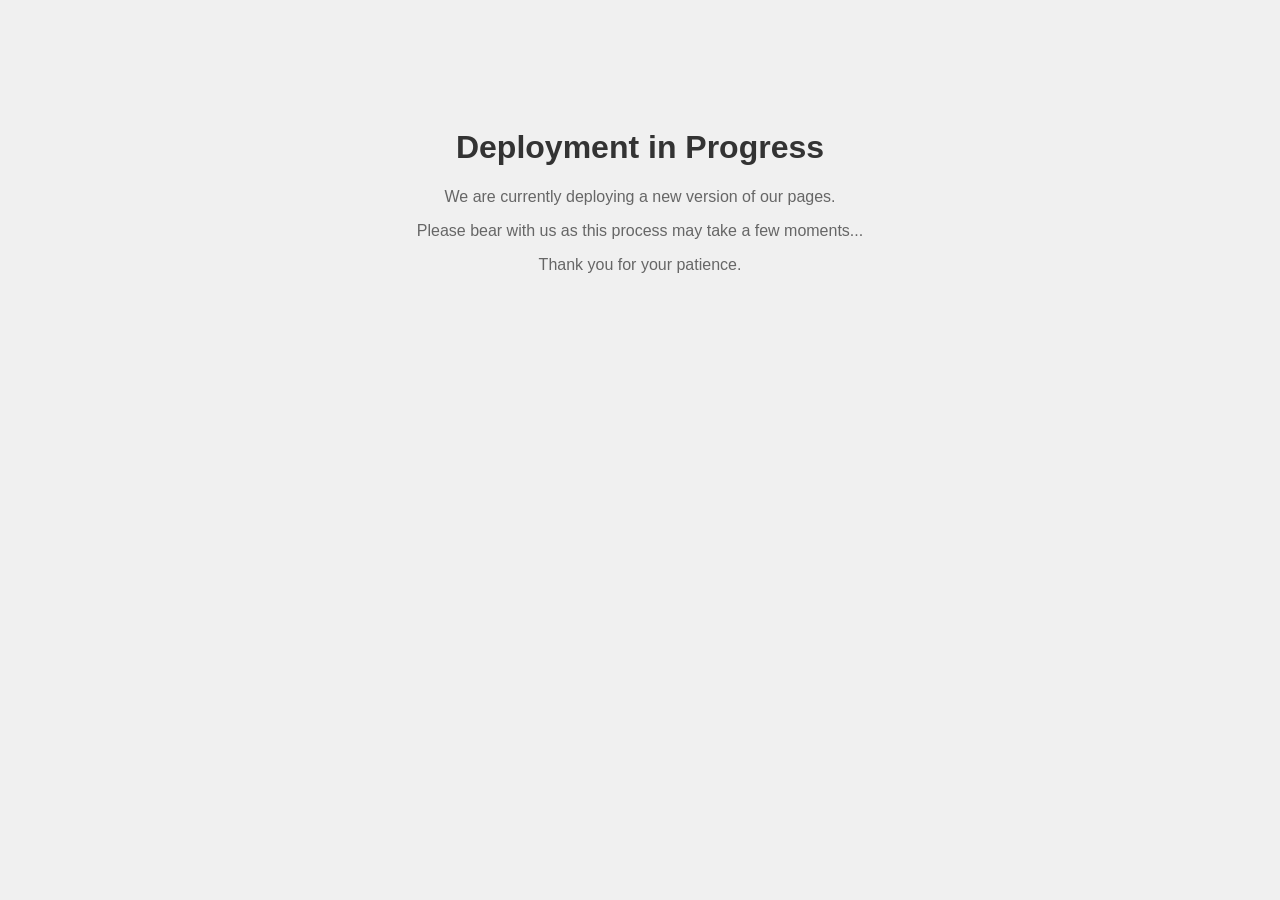
==== index.html @ 86c55334 "Pages deployed on - Wed Oct  2 10:09:19 UTC 2024" ====
<!DOCTYPE html>
<html lang="en">
<head>
    <meta charset="UTF-8">
    <meta name="viewport" content="width=device-width, initial-scale=1.0">
    <title>Deployment in Progress</title>
    <style>
        body {
            font-family: Arial, sans-serif;
            text-align: center;
            padding-top: 100px;
            background-color: #f0f0f0;
        }
        h1 {
            color: #333;
        }
        p {
            color: #666;
        }
    </style>
</head>
<body>
    <div class="container">
        <h1>Deployment in Progress</h1>
        <p>We are currently deploying a new version of our pages.</p>
        <p>Please bear with us as this process may take a few moments...</p>
        <p>Thank you for your patience.</p>
    </div>
</body>
</html>
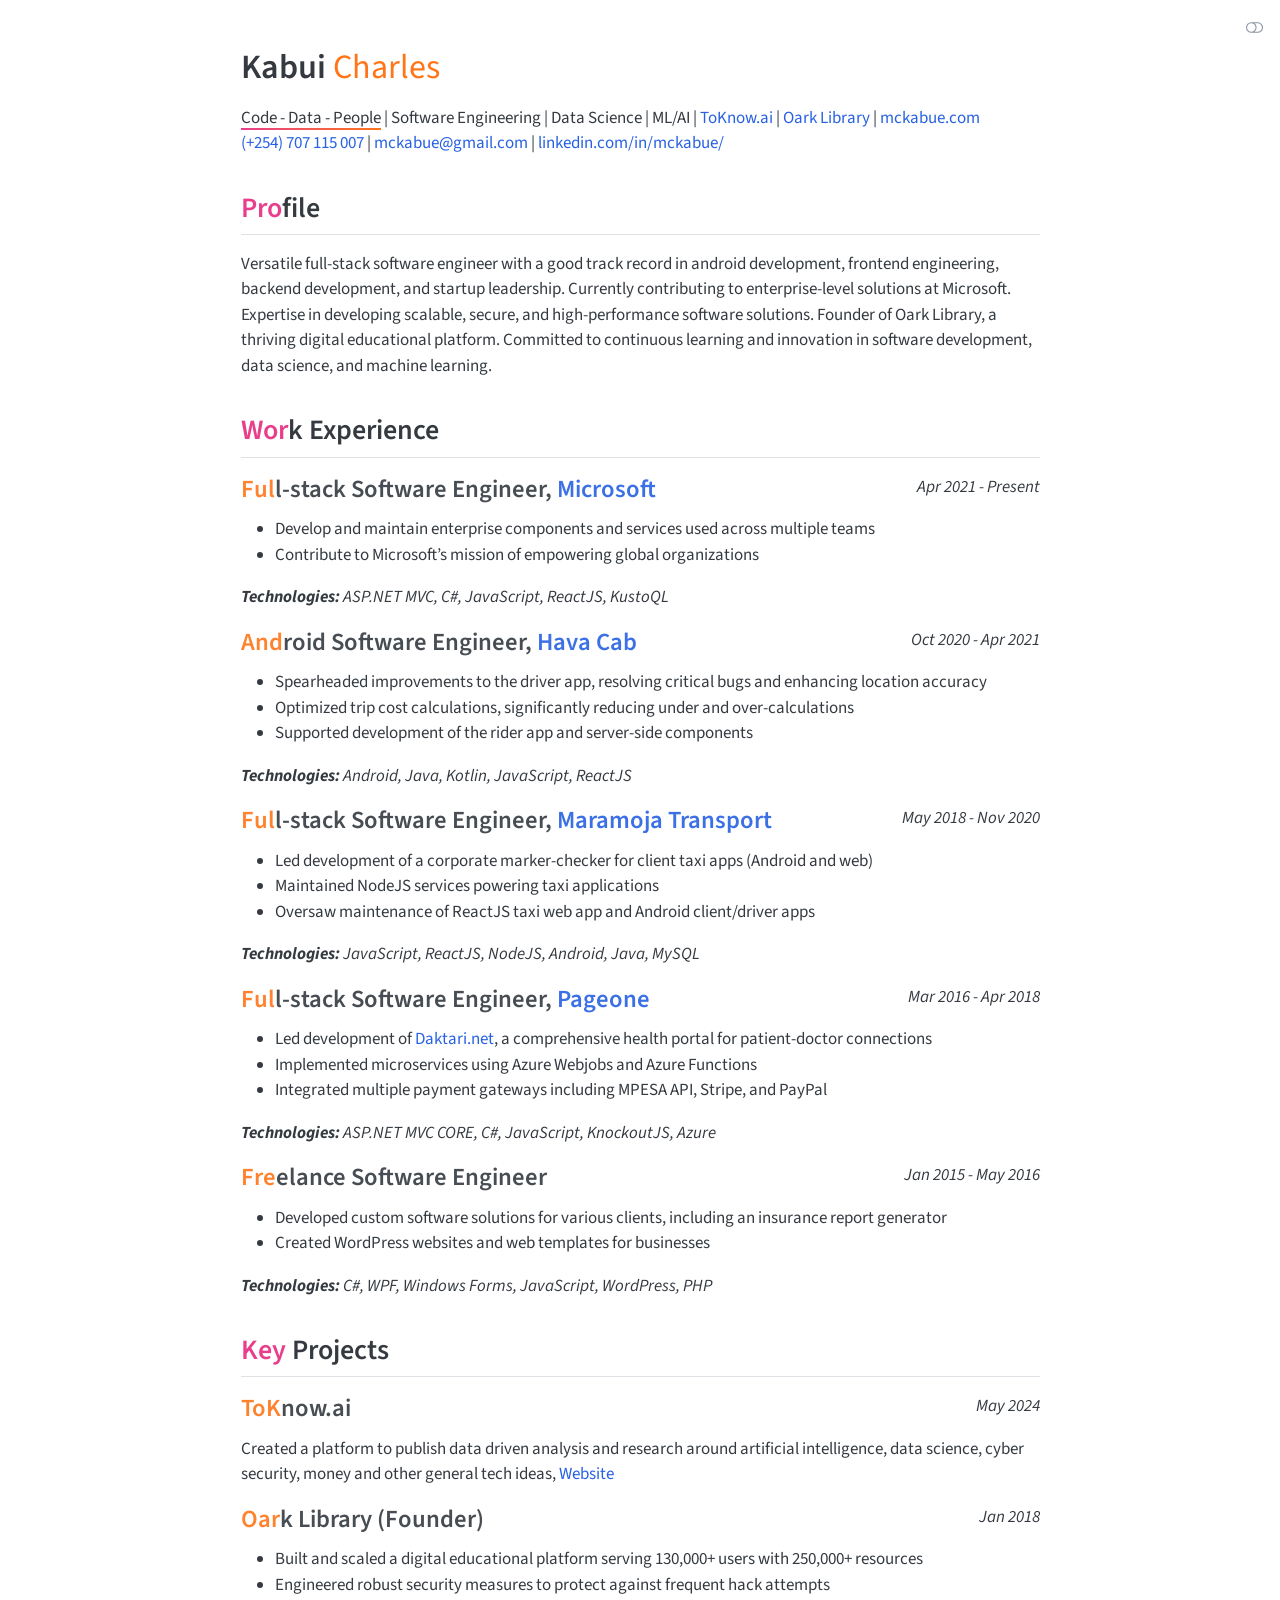
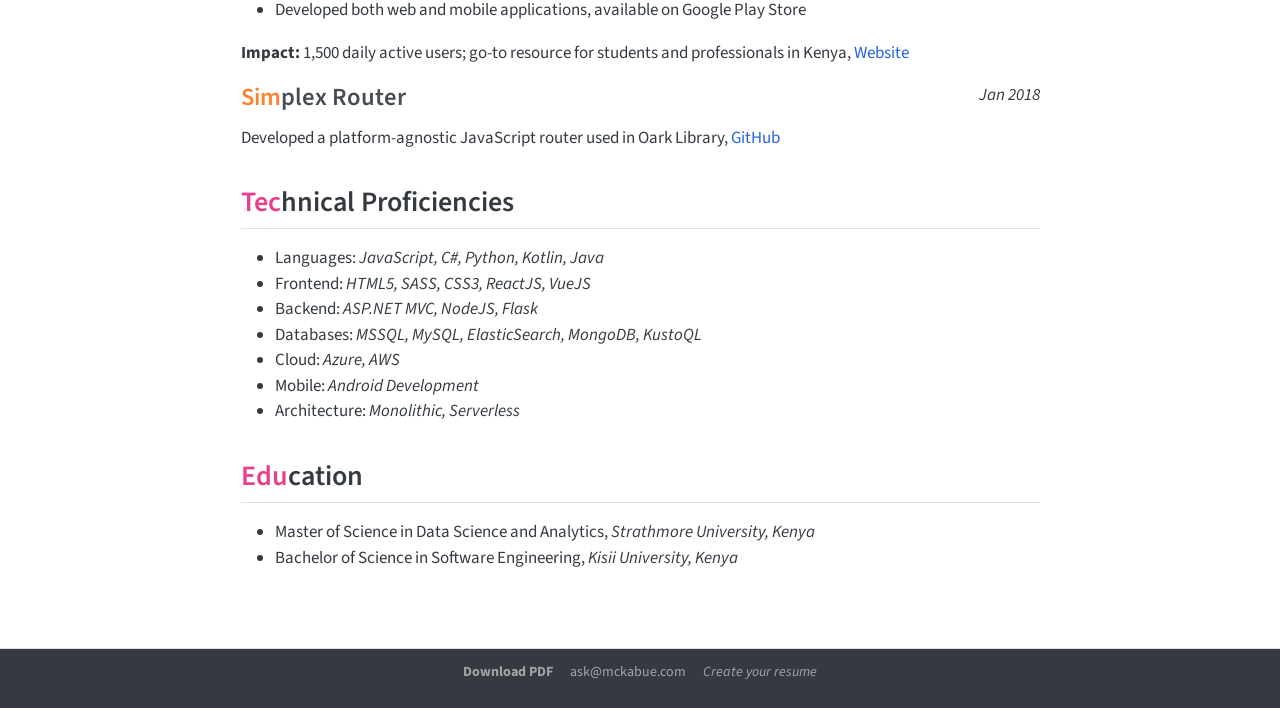
==== commit a8cc662f: "Built site for gh-pages" ====
--- a/index.html
+++ b/index.html
@@ -1,30 +1,810 @@
 <!DOCTYPE html>
-<html lang="en">
-<head>
-    <meta charset="UTF-8">
-    <meta name="viewport" content="width=device-width, initial-scale=1.0">
-    <title>Deployment in Progress</title>
-    <style>
-        body {
-            font-family: Arial, sans-serif;
-            text-align: center;
-            padding-top: 100px;
-            background-color: #f0f0f0;
-        }
-        h1 {
-            color: #333;
-        }
-        p {
-            color: #666;
-        }
-    </style>
+<html xmlns="http://www.w3.org/1999/xhtml" lang="en" xml:lang="en"><head>
+
+<meta charset="utf-8">
+<meta name="generator" content="quarto-1.5.57">
+
+<meta name="viewport" content="width=device-width, initial-scale=1.0, user-scalable=yes">
+
+
+<title>Code - Data - People | Kabui Charles</title>
+<style>
+code{white-space: pre-wrap;}
+span.smallcaps{font-variant: small-caps;}
+div.columns{display: flex; gap: min(4vw, 1.5em);}
+div.column{flex: auto; overflow-x: auto;}
+div.hanging-indent{margin-left: 1.5em; text-indent: -1.5em;}
+ul.task-list{list-style: none;}
+ul.task-list li input[type="checkbox"] {
+  width: 0.8em;
+  margin: 0 0.8em 0.2em -1em; /* quarto-specific, see https://github.com/quarto-dev/quarto-cli/issues/4556 */ 
+  vertical-align: middle;
+}
+</style>
+
+
+<script src="site_libs/quarto-nav/quarto-nav.js"></script>
+<script src="site_libs/clipboard/clipboard.min.js"></script>
+<script src="site_libs/quarto-search/autocomplete.umd.js"></script>
+<script src="site_libs/quarto-search/fuse.min.js"></script>
+<script src="site_libs/quarto-search/quarto-search.js"></script>
+<meta name="quarto:offset" content="./">
+<link href="./cycle.jpg" rel="icon" type="image/jpeg">
+<script src="site_libs/quarto-html/quarto.js"></script>
+<script src="site_libs/quarto-html/popper.min.js"></script>
+<script src="site_libs/quarto-html/tippy.umd.min.js"></script>
+<script src="site_libs/quarto-html/anchor.min.js"></script>
+<link href="site_libs/quarto-html/tippy.css" rel="stylesheet">
+<link href="site_libs/quarto-html/quarto-syntax-highlighting.css" rel="stylesheet" class="quarto-color-scheme" id="quarto-text-highlighting-styles">
+<link href="site_libs/quarto-html/quarto-syntax-highlighting-dark.css" rel="prefetch" class="quarto-color-scheme quarto-color-alternate" id="quarto-text-highlighting-styles">
+<script src="site_libs/bootstrap/bootstrap.min.js"></script>
+<link href="site_libs/bootstrap/bootstrap-icons.css" rel="stylesheet">
+<link href="site_libs/bootstrap/bootstrap.min.css" rel="stylesheet" class="quarto-color-scheme" id="quarto-bootstrap" data-mode="light">
+<link href="site_libs/bootstrap/bootstrap-dark.min.css" rel="prefetch" class="quarto-color-scheme quarto-color-alternate" id="quarto-bootstrap" data-mode="dark">
+<script id="quarto-search-options" type="application/json">{
+  "location": "sidebar",
+  "copy-button": false,
+  "collapse-after": 3,
+  "panel-placement": "start",
+  "type": "textbox",
+  "limit": 50,
+  "keyboard-shortcut": [
+    "f",
+    "/",
+    "s"
+  ],
+  "show-item-context": false,
+  "language": {
+    "search-no-results-text": "No results",
+    "search-matching-documents-text": "matching documents",
+    "search-copy-link-title": "Copy link to search",
+    "search-hide-matches-text": "Hide additional matches",
+    "search-more-match-text": "more match in this document",
+    "search-more-matches-text": "more matches in this document",
+    "search-clear-button-title": "Clear",
+    "search-text-placeholder": "",
+    "search-detached-cancel-button-title": "Cancel",
+    "search-submit-button-title": "Submit",
+    "search-label": "Search"
+  }
+}</script>
+<script async="" src="https://www.googletagmanager.com/gtag/js?id=G-YPZH7GF1Z6"></script>
+
+<script type="text/javascript">
+
+window.dataLayer = window.dataLayer || [];
+function gtag(){dataLayer.push(arguments);}
+gtag('js', new Date());
+gtag('config', 'G-YPZH7GF1Z6', { 'anonymize_ip': true});
+</script>
+<meta name="keywords" content="ask@mckabue.com, resume.mckabue.com, Quarto Resume">
+
+
+<link rel="stylesheet" href="styles.css">
+<link rel="canonical" href="https://ToKnow-ai.github.io/quarto-resume-template/index.html">
 </head>
-<body>
-    <div class="container">
-        <h1>Deployment in Progress</h1>
-        <p>We are currently deploying a new version of our pages.</p>
-        <p>Please bear with us as this process may take a few moments...</p>
-        <p>Thank you for your patience.</p>
+
+<body class="fullcontent">
+
+<div id="quarto-search-results"></div>
+<!-- content -->
+<div id="quarto-content" class="quarto-container page-columns page-rows-contents page-layout-article">
+<!-- sidebar -->
+<!-- margin-sidebar -->
+    
+<!-- main -->
+<main class="content" id="quarto-document-content">
+
+
+
+
+<section id="kabui-charles" class="level1">
+<h1>Kabui <span class="lighter-title char-warning">Charles</span></h1>
+<p><span class="gradient-underline"><u>Code - Data - People</u></span> | Software Engineering | Data Science | ML/AI | <a href="https://toknow.ai/">ToKnow.ai</a> | <a href="https://oarklibrary.com/">Oark Library</a> | <a href="https://mckabue.com/">mckabue.com</a><br>
+<a href="tel:+254707115007">(+254) 707 115 007</a> | <a href="mailto:mckabue@gmail.com">mckabue@gmail.com</a> | <a href="https://www.linkedin.com/in/mckabue/">linkedin.com/in/mckabue/</a></p>
+<section id="profile" class="level2">
+<h2 class="anchored" data-anchor-id="profile"><span class="char-color">Pro</span>file</h2>
+<p>Versatile full-stack software engineer with a good track record in android development, frontend engineering, backend development, and startup leadership. Currently contributing to enterprise-level solutions at Microsoft. Expertise in developing scalable, secure, and high-performance software solutions. Founder of Oark Library, a thriving digital educational platform. Committed to continuous learning and innovation in software development, data science, and machine learning.</p>
+</section>
+<section id="work-experience" class="level2">
+<h2 class="anchored" data-anchor-id="work-experience"><span class="char-color">Wor</span>k Experience</h2>
+<section id="full-stack-software-engineer-microsoft" class="level3 d-flex justify-content-between flex-wrap">
+<h3 class="anchored" data-anchor-id="full-stack-software-engineer-microsoft"><span class="char-color">Ful</span>l-stack Software Engineer, <a href="https://www.linkedin.com/company/microsoft/">Microsoft</a></h3>
+<p><em>Apr 2021 - Present</em></p>
+</section>
+<ul>
+<li>Develop and maintain enterprise components and services used across multiple teams</li>
+<li>Contribute to Microsoft’s mission of empowering global organizations</li>
+</ul>
+<p><em><strong>Technologies:</strong> ASP.NET MVC, C#, JavaScript, ReactJS, KustoQL</em></p>
+<section id="android-software-engineer-hava-cab" class="level3 d-flex justify-content-between flex-wrap">
+<h3 class="anchored" data-anchor-id="android-software-engineer-hava-cab"><span class="char-color">And</span>roid Software Engineer, <a href="https://www.linkedin.com/company/hava-cab/about/">Hava Cab</a></h3>
+<p><em>Oct 2020 - Apr 2021</em></p>
+</section>
+<ul>
+<li>Spearheaded improvements to the driver app, resolving critical bugs and enhancing location accuracy</li>
+<li>Optimized trip cost calculations, significantly reducing under and over-calculations</li>
+<li>Supported development of the rider app and server-side components</li>
+</ul>
+<p><em><strong>Technologies:</strong> Android, Java, Kotlin, JavaScript, ReactJS</em></p>
+<section id="full-stack-software-engineer-maramoja-transport" class="level3 d-flex justify-content-between flex-wrap">
+<h3 class="anchored" data-anchor-id="full-stack-software-engineer-maramoja-transport"><span class="char-color">Ful</span>l-stack Software Engineer, <a href="https://www.linkedin.com/company/maramoja-transport-ltd/">Maramoja Transport</a></h3>
+<p><em>May 2018 - Nov 2020</em></p>
+</section>
+<ul>
+<li>Led development of a corporate marker-checker for client taxi apps (Android and web)</li>
+<li>Maintained NodeJS services powering taxi applications</li>
+<li>Oversaw maintenance of ReactJS taxi web app and Android client/driver apps</li>
+</ul>
+<p><em><strong>Technologies:</strong> JavaScript, ReactJS, NodeJS, Android, Java, MySQL</em></p>
+<section id="full-stack-software-engineer-pageone" class="level3 d-flex justify-content-between flex-wrap">
+<h3 class="anchored" data-anchor-id="full-stack-software-engineer-pageone"><span class="char-color">Ful</span>l-stack Software Engineer, <a href="https://www.linkedin.com/company/page-one-seo-&amp;-online-marketing-ltd-/">Pageone</a></h3>
+<p><em>Mar 2016 - Apr 2018</em></p>
+</section>
+<ul>
+<li>Led development of <a href="https://web.archive.org/web/20190123091300/https://daktari.net/">Daktari.net</a>, a comprehensive health portal for patient-doctor connections</li>
+<li>Implemented microservices using Azure Webjobs and Azure Functions</li>
+<li>Integrated multiple payment gateways including MPESA API, Stripe, and PayPal</li>
+</ul>
+<p><em><strong>Technologies:</strong> ASP.NET MVC CORE, C#, JavaScript, KnockoutJS, Azure</em></p>
+<section id="freelance-software-engineer" class="level3 d-flex justify-content-between flex-wrap">
+<h3 class="anchored" data-anchor-id="freelance-software-engineer"><span class="char-color">Fre</span>elance Software Engineer</h3>
+<p><em>Jan 2015 - May 2016</em></p>
+</section>
+<ul>
+<li>Developed custom software solutions for various clients, including an insurance report generator</li>
+<li>Created WordPress websites and web templates for businesses</li>
+</ul>
+<p><em><strong>Technologies:</strong> C#, WPF, Windows Forms, JavaScript, WordPress, PHP</em></p>
+</section>
+<section id="key-projects" class="level2">
+<h2 class="anchored" data-anchor-id="key-projects"><span class="char-color">Key</span> Projects</h2>
+<section id="toknow.ai" class="level3 d-flex justify-content-between flex-wrap">
+<h3 class="anchored" data-anchor-id="toknow.ai"><span class="char-color">ToK</span>now.ai</h3>
+<p><em>May 2024</em></p>
+</section>
+<p>Created a platform to publish data driven analysis and research around artificial intelligence, data science, cyber security, money and other general tech ideas, <a href="https://toknow.ai/">Website</a></p>
+<section id="oark-library-founder" class="level3 d-flex justify-content-between flex-wrap">
+<h3 class="anchored" data-anchor-id="oark-library-founder"><span class="char-color">Oar</span>k Library (Founder)</h3>
+<p><em>Jan 2018</em></p>
+</section>
+<ul>
+<li>Built and scaled a digital educational platform serving 130,000+ users with 250,000+ resources</li>
+<li>Engineered robust security measures to protect against frequent hack attempts</li>
+<li>Developed both web and mobile applications, available on Google Play Store</li>
+</ul>
+<p><strong>Impact:</strong> 1,500 daily active users; go-to resource for students and professionals in Kenya, <a href="http://oarklibrary.com/">Website</a></p>
+<section id="simplex-router" class="level3 d-flex justify-content-between flex-wrap">
+<h3 class="anchored" data-anchor-id="simplex-router"><span class="char-color">Sim</span>plex Router</h3>
+<p><em>Jan 2018</em></p>
+</section>
+<p>Developed a platform-agnostic JavaScript router used in Oark Library, <a href="https://github.com/McKabue/simplex-router">GitHub</a></p>
+</section>
+<section id="technical-proficiencies" class="level2">
+<h2 class="anchored" data-anchor-id="technical-proficiencies"><span class="char-color">Tec</span>hnical Proficiencies</h2>
+<ul>
+<li>Languages: <em>JavaScript, C#, Python, Kotlin, Java</em></li>
+<li>Frontend: <em>HTML5, SASS, CSS3, ReactJS, VueJS</em></li>
+<li>Backend: <em>ASP.NET MVC, NodeJS, Flask</em></li>
+<li>Databases: <em>MSSQL, MySQL, ElasticSearch, MongoDB, KustoQL</em></li>
+<li>Cloud: <em>Azure, AWS</em></li>
+<li>Mobile: <em>Android Development</em></li>
+<li>Architecture: <em>Monolithic, Serverless</em></li>
+</ul>
+</section>
+<section id="education" class="level2">
+<h2 class="anchored" data-anchor-id="education"><span class="char-color">Edu</span>cation</h2>
+<ul>
+<li>Master of Science in Data Science and Analytics, <em>Strathmore University, Kenya</em></li>
+<li>Bachelor of Science in Software Engineering, <em>Kisii University, Kenya</em></li>
+</ul>
+
+
+</section>
+</section>
+
+</main> <!-- /main -->
+<script id="quarto-html-after-body" type="application/javascript">
+window.document.addEventListener("DOMContentLoaded", function (event) {
+  const toggleBodyColorMode = (bsSheetEl) => {
+    const mode = bsSheetEl.getAttribute("data-mode");
+    const bodyEl = window.document.querySelector("body");
+    if (mode === "dark") {
+      bodyEl.classList.add("quarto-dark");
+      bodyEl.classList.remove("quarto-light");
+    } else {
+      bodyEl.classList.add("quarto-light");
+      bodyEl.classList.remove("quarto-dark");
+    }
+  }
+  const toggleBodyColorPrimary = () => {
+    const bsSheetEl = window.document.querySelector("link#quarto-bootstrap");
+    if (bsSheetEl) {
+      toggleBodyColorMode(bsSheetEl);
+    }
+  }
+  toggleBodyColorPrimary();  
+  const disableStylesheet = (stylesheets) => {
+    for (let i=0; i < stylesheets.length; i++) {
+      const stylesheet = stylesheets[i];
+      stylesheet.rel = 'prefetch';
+    }
+  }
+  const enableStylesheet = (stylesheets) => {
+    for (let i=0; i < stylesheets.length; i++) {
+      const stylesheet = stylesheets[i];
+      stylesheet.rel = 'stylesheet';
+    }
+  }
+  const manageTransitions = (selector, allowTransitions) => {
+    const els = window.document.querySelectorAll(selector);
+    for (let i=0; i < els.length; i++) {
+      const el = els[i];
+      if (allowTransitions) {
+        el.classList.remove('notransition');
+      } else {
+        el.classList.add('notransition');
+      }
+    }
+  }
+  const toggleGiscusIfUsed = (isAlternate, darkModeDefault) => {
+    const baseTheme = document.querySelector('#giscus-base-theme')?.value ?? 'light';
+    const alternateTheme = document.querySelector('#giscus-alt-theme')?.value ?? 'dark';
+    let newTheme = '';
+    if(darkModeDefault) {
+      newTheme = isAlternate ? baseTheme : alternateTheme;
+    } else {
+      newTheme = isAlternate ? alternateTheme : baseTheme;
+    }
+    const changeGiscusTheme = () => {
+      // From: https://github.com/giscus/giscus/issues/336
+      const sendMessage = (message) => {
+        const iframe = document.querySelector('iframe.giscus-frame');
+        if (!iframe) return;
+        iframe.contentWindow.postMessage({ giscus: message }, 'https://giscus.app');
+      }
+      sendMessage({
+        setConfig: {
+          theme: newTheme
+        }
+      });
+    }
+    const isGiscussLoaded = window.document.querySelector('iframe.giscus-frame') !== null;
+    if (isGiscussLoaded) {
+      changeGiscusTheme();
+    }
+  }
+  const toggleColorMode = (alternate) => {
+    // Switch the stylesheets
+    const alternateStylesheets = window.document.querySelectorAll('link.quarto-color-scheme.quarto-color-alternate');
+    manageTransitions('#quarto-margin-sidebar .nav-link', false);
+    if (alternate) {
+      enableStylesheet(alternateStylesheets);
+      for (const sheetNode of alternateStylesheets) {
+        if (sheetNode.id === "quarto-bootstrap") {
+          toggleBodyColorMode(sheetNode);
+        }
+      }
+    } else {
+      disableStylesheet(alternateStylesheets);
+      toggleBodyColorPrimary();
+    }
+    manageTransitions('#quarto-margin-sidebar .nav-link', true);
+    // Switch the toggles
+    const toggles = window.document.querySelectorAll('.quarto-color-scheme-toggle');
+    for (let i=0; i < toggles.length; i++) {
+      const toggle = toggles[i];
+      if (toggle) {
+        if (alternate) {
+          toggle.classList.add("alternate");     
+        } else {
+          toggle.classList.remove("alternate");
+        }
+      }
+    }
+    // Hack to workaround the fact that safari doesn't
+    // properly recolor the scrollbar when toggling (#1455)
+    if (navigator.userAgent.indexOf('Safari') > 0 && navigator.userAgent.indexOf('Chrome') == -1) {
+      manageTransitions("body", false);
+      window.scrollTo(0, 1);
+      setTimeout(() => {
+        window.scrollTo(0, 0);
+        manageTransitions("body", true);
+      }, 40);  
+    }
+  }
+  const isFileUrl = () => { 
+    return window.location.protocol === 'file:';
+  }
+  const hasAlternateSentinel = () => {  
+    let styleSentinel = getColorSchemeSentinel();
+    if (styleSentinel !== null) {
+      return styleSentinel === "alternate";
+    } else {
+      return false;
+    }
+  }
+  const setStyleSentinel = (alternate) => {
+    const value = alternate ? "alternate" : "default";
+    if (!isFileUrl()) {
+      window.localStorage.setItem("quarto-color-scheme", value);
+    } else {
+      localAlternateSentinel = value;
+    }
+  }
+  const getColorSchemeSentinel = () => {
+    if (!isFileUrl()) {
+      const storageValue = window.localStorage.getItem("quarto-color-scheme");
+      return storageValue != null ? storageValue : localAlternateSentinel;
+    } else {
+      return localAlternateSentinel;
+    }
+  }
+  const darkModeDefault = false;
+  let localAlternateSentinel = darkModeDefault ? 'alternate' : 'default';
+  // Dark / light mode switch
+  window.quartoToggleColorScheme = () => {
+    // Read the current dark / light value 
+    let toAlternate = !hasAlternateSentinel();
+    toggleColorMode(toAlternate);
+    setStyleSentinel(toAlternate);
+    toggleGiscusIfUsed(toAlternate, darkModeDefault);
+  };
+  // Ensure there is a toggle, if there isn't float one in the top right
+  if (window.document.querySelector('.quarto-color-scheme-toggle') === null) {
+    const a = window.document.createElement('a');
+    a.classList.add('top-right');
+    a.classList.add('quarto-color-scheme-toggle');
+    a.href = "";
+    a.onclick = function() { try { window.quartoToggleColorScheme(); } catch {} return false; };
+    const i = window.document.createElement("i");
+    i.classList.add('bi');
+    a.appendChild(i);
+    window.document.body.appendChild(a);
+  }
+  // Switch to dark mode if need be
+  if (hasAlternateSentinel()) {
+    toggleColorMode(true);
+  } else {
+    toggleColorMode(false);
+  }
+  const icon = "";
+  const anchorJS = new window.AnchorJS();
+  anchorJS.options = {
+    placement: 'right',
+    icon: icon
+  };
+  anchorJS.add('.anchored');
+  const isCodeAnnotation = (el) => {
+    for (const clz of el.classList) {
+      if (clz.startsWith('code-annotation-')) {                     
+        return true;
+      }
+    }
+    return false;
+  }
+  const onCopySuccess = function(e) {
+    // button target
+    const button = e.trigger;
+    // don't keep focus
+    button.blur();
+    // flash "checked"
+    button.classList.add('code-copy-button-checked');
+    var currentTitle = button.getAttribute("title");
+    button.setAttribute("title", "Copied!");
+    let tooltip;
+    if (window.bootstrap) {
+      button.setAttribute("data-bs-toggle", "tooltip");
+      button.setAttribute("data-bs-placement", "left");
+      button.setAttribute("data-bs-title", "Copied!");
+      tooltip = new bootstrap.Tooltip(button, 
+        { trigger: "manual", 
+          customClass: "code-copy-button-tooltip",
+          offset: [0, -8]});
+      tooltip.show();    
+    }
+    setTimeout(function() {
+      if (tooltip) {
+        tooltip.hide();
+        button.removeAttribute("data-bs-title");
+        button.removeAttribute("data-bs-toggle");
+        button.removeAttribute("data-bs-placement");
+      }
+      button.setAttribute("title", currentTitle);
+      button.classList.remove('code-copy-button-checked');
+    }, 1000);
+    // clear code selection
+    e.clearSelection();
+  }
+  const getTextToCopy = function(trigger) {
+      const codeEl = trigger.previousElementSibling.cloneNode(true);
+      for (const childEl of codeEl.children) {
+        if (isCodeAnnotation(childEl)) {
+          childEl.remove();
+        }
+      }
+      return codeEl.innerText;
+  }
+  const clipboard = new window.ClipboardJS('.code-copy-button:not([data-in-quarto-modal])', {
+    text: getTextToCopy
+  });
+  clipboard.on('success', onCopySuccess);
+  if (window.document.getElementById('quarto-embedded-source-code-modal')) {
+    // For code content inside modals, clipBoardJS needs to be initialized with a container option
+    // TODO: Check when it could be a function (https://github.com/zenorocha/clipboard.js/issues/860)
+    const clipboardModal = new window.ClipboardJS('.code-copy-button[data-in-quarto-modal]', {
+      text: getTextToCopy,
+      container: window.document.getElementById('quarto-embedded-source-code-modal')
+    });
+    clipboardModal.on('success', onCopySuccess);
+  }
+    var localhostRegex = new RegExp(/^(?:http|https):\/\/localhost\:?[0-9]*\//);
+    var mailtoRegex = new RegExp(/^mailto:/);
+      var filterRegex = new RegExp("https:\/\/ToKnow-ai\.github\.io\/quarto-resume-template\/");
+    var isInternal = (href) => {
+        return filterRegex.test(href) || localhostRegex.test(href) || mailtoRegex.test(href);
+    }
+    // Inspect non-navigation links and adorn them if external
+ 	var links = window.document.querySelectorAll('a[href]:not(.nav-link):not(.navbar-brand):not(.toc-action):not(.sidebar-link):not(.sidebar-item-toggle):not(.pagination-link):not(.no-external):not([aria-hidden]):not(.dropdown-item):not(.quarto-navigation-tool):not(.about-link)');
+    for (var i=0; i<links.length; i++) {
+      const link = links[i];
+      if (!isInternal(link.href)) {
+        // undo the damage that might have been done by quarto-nav.js in the case of
+        // links that we want to consider external
+        if (link.dataset.originalHref !== undefined) {
+          link.href = link.dataset.originalHref;
+        }
+          // target, if specified
+          link.setAttribute("target", "_blank");
+          if (link.getAttribute("rel") === null) {
+            link.setAttribute("rel", "noopener");
+          }
+      }
+    }
+  function tippyHover(el, contentFn, onTriggerFn, onUntriggerFn) {
+    const config = {
+      allowHTML: true,
+      maxWidth: 500,
+      delay: 100,
+      arrow: false,
+      appendTo: function(el) {
+          return el.parentElement;
+      },
+      interactive: true,
+      interactiveBorder: 10,
+      theme: 'quarto',
+      placement: 'bottom-start',
+    };
+    if (contentFn) {
+      config.content = contentFn;
+    }
+    if (onTriggerFn) {
+      config.onTrigger = onTriggerFn;
+    }
+    if (onUntriggerFn) {
+      config.onUntrigger = onUntriggerFn;
+    }
+    window.tippy(el, config); 
+  }
+  const noterefs = window.document.querySelectorAll('a[role="doc-noteref"]');
+  for (var i=0; i<noterefs.length; i++) {
+    const ref = noterefs[i];
+    tippyHover(ref, function() {
+      // use id or data attribute instead here
+      let href = ref.getAttribute('data-footnote-href') || ref.getAttribute('href');
+      try { href = new URL(href).hash; } catch {}
+      const id = href.replace(/^#\/?/, "");
+      const note = window.document.getElementById(id);
+      if (note) {
+        return note.innerHTML;
+      } else {
+        return "";
+      }
+    });
+  }
+  const xrefs = window.document.querySelectorAll('a.quarto-xref');
+  const processXRef = (id, note) => {
+    // Strip column container classes
+    const stripColumnClz = (el) => {
+      el.classList.remove("page-full", "page-columns");
+      if (el.children) {
+        for (const child of el.children) {
+          stripColumnClz(child);
+        }
+      }
+    }
+    stripColumnClz(note)
+    if (id === null || id.startsWith('sec-')) {
+      // Special case sections, only their first couple elements
+      const container = document.createElement("div");
+      if (note.children && note.children.length > 2) {
+        container.appendChild(note.children[0].cloneNode(true));
+        for (let i = 1; i < note.children.length; i++) {
+          const child = note.children[i];
+          if (child.tagName === "P" && child.innerText === "") {
+            continue;
+          } else {
+            container.appendChild(child.cloneNode(true));
+            break;
+          }
+        }
+        if (window.Quarto?.typesetMath) {
+          window.Quarto.typesetMath(container);
+        }
+        return container.innerHTML
+      } else {
+        if (window.Quarto?.typesetMath) {
+          window.Quarto.typesetMath(note);
+        }
+        return note.innerHTML;
+      }
+    } else {
+      // Remove any anchor links if they are present
+      const anchorLink = note.querySelector('a.anchorjs-link');
+      if (anchorLink) {
+        anchorLink.remove();
+      }
+      if (window.Quarto?.typesetMath) {
+        window.Quarto.typesetMath(note);
+      }
+      // TODO in 1.5, we should make sure this works without a callout special case
+      if (note.classList.contains("callout")) {
+        return note.outerHTML;
+      } else {
+        return note.innerHTML;
+      }
+    }
+  }
+  for (var i=0; i<xrefs.length; i++) {
+    const xref = xrefs[i];
+    tippyHover(xref, undefined, function(instance) {
+      instance.disable();
+      let url = xref.getAttribute('href');
+      let hash = undefined; 
+      if (url.startsWith('#')) {
+        hash = url;
+      } else {
+        try { hash = new URL(url).hash; } catch {}
+      }
+      if (hash) {
+        const id = hash.replace(/^#\/?/, "");
+        const note = window.document.getElementById(id);
+        if (note !== null) {
+          try {
+            const html = processXRef(id, note.cloneNode(true));
+            instance.setContent(html);
+          } finally {
+            instance.enable();
+            instance.show();
+          }
+        } else {
+          // See if we can fetch this
+          fetch(url.split('#')[0])
+          .then(res => res.text())
+          .then(html => {
+            const parser = new DOMParser();
+            const htmlDoc = parser.parseFromString(html, "text/html");
+            const note = htmlDoc.getElementById(id);
+            if (note !== null) {
+              const html = processXRef(id, note);
+              instance.setContent(html);
+            } 
+          }).finally(() => {
+            instance.enable();
+            instance.show();
+          });
+        }
+      } else {
+        // See if we can fetch a full url (with no hash to target)
+        // This is a special case and we should probably do some content thinning / targeting
+        fetch(url)
+        .then(res => res.text())
+        .then(html => {
+          const parser = new DOMParser();
+          const htmlDoc = parser.parseFromString(html, "text/html");
+          const note = htmlDoc.querySelector('main.content');
+          if (note !== null) {
+            // This should only happen for chapter cross references
+            // (since there is no id in the URL)
+            // remove the first header
+            if (note.children.length > 0 && note.children[0].tagName === "HEADER") {
+              note.children[0].remove();
+            }
+            const html = processXRef(null, note);
+            instance.setContent(html);
+          } 
+        }).finally(() => {
+          instance.enable();
+          instance.show();
+        });
+      }
+    }, function(instance) {
+    });
+  }
+      let selectedAnnoteEl;
+      const selectorForAnnotation = ( cell, annotation) => {
+        let cellAttr = 'data-code-cell="' + cell + '"';
+        let lineAttr = 'data-code-annotation="' +  annotation + '"';
+        const selector = 'span[' + cellAttr + '][' + lineAttr + ']';
+        return selector;
+      }
+      const selectCodeLines = (annoteEl) => {
+        const doc = window.document;
+        const targetCell = annoteEl.getAttribute("data-target-cell");
+        const targetAnnotation = annoteEl.getAttribute("data-target-annotation");
+        const annoteSpan = window.document.querySelector(selectorForAnnotation(targetCell, targetAnnotation));
+        const lines = annoteSpan.getAttribute("data-code-lines").split(",");
+        const lineIds = lines.map((line) => {
+          return targetCell + "-" + line;
+        })
+        let top = null;
+        let height = null;
+        let parent = null;
+        if (lineIds.length > 0) {
+            //compute the position of the single el (top and bottom and make a div)
+            const el = window.document.getElementById(lineIds[0]);
+            top = el.offsetTop;
+            height = el.offsetHeight;
+            parent = el.parentElement.parentElement;
+          if (lineIds.length > 1) {
+            const lastEl = window.document.getElementById(lineIds[lineIds.length - 1]);
+            const bottom = lastEl.offsetTop + lastEl.offsetHeight;
+            height = bottom - top;
+          }
+          if (top !== null && height !== null && parent !== null) {
+            // cook up a div (if necessary) and position it 
+            let div = window.document.getElementById("code-annotation-line-highlight");
+            if (div === null) {
+              div = window.document.createElement("div");
+              div.setAttribute("id", "code-annotation-line-highlight");
+              div.style.position = 'absolute';
+              parent.appendChild(div);
+            }
+            div.style.top = top - 2 + "px";
+            div.style.height = height + 4 + "px";
+            div.style.left = 0;
+            let gutterDiv = window.document.getElementById("code-annotation-line-highlight-gutter");
+            if (gutterDiv === null) {
+              gutterDiv = window.document.createElement("div");
+              gutterDiv.setAttribute("id", "code-annotation-line-highlight-gutter");
+              gutterDiv.style.position = 'absolute';
+              const codeCell = window.document.getElementById(targetCell);
+              const gutter = codeCell.querySelector('.code-annotation-gutter');
+              gutter.appendChild(gutterDiv);
+            }
+            gutterDiv.style.top = top - 2 + "px";
+            gutterDiv.style.height = height + 4 + "px";
+          }
+          selectedAnnoteEl = annoteEl;
+        }
+      };
+      const unselectCodeLines = () => {
+        const elementsIds = ["code-annotation-line-highlight", "code-annotation-line-highlight-gutter"];
+        elementsIds.forEach((elId) => {
+          const div = window.document.getElementById(elId);
+          if (div) {
+            div.remove();
+          }
+        });
+        selectedAnnoteEl = undefined;
+      };
+        // Handle positioning of the toggle
+    window.addEventListener(
+      "resize",
+      throttle(() => {
+        elRect = undefined;
+        if (selectedAnnoteEl) {
+          selectCodeLines(selectedAnnoteEl);
+        }
+      }, 10)
+    );
+    function throttle(fn, ms) {
+    let throttle = false;
+    let timer;
+      return (...args) => {
+        if(!throttle) { // first call gets through
+            fn.apply(this, args);
+            throttle = true;
+        } else { // all the others get throttled
+            if(timer) clearTimeout(timer); // cancel #2
+            timer = setTimeout(() => {
+              fn.apply(this, args);
+              timer = throttle = false;
+            }, ms);
+        }
+      };
+    }
+      // Attach click handler to the DT
+      const annoteDls = window.document.querySelectorAll('dt[data-target-cell]');
+      for (const annoteDlNode of annoteDls) {
+        annoteDlNode.addEventListener('click', (event) => {
+          const clickedEl = event.target;
+          if (clickedEl !== selectedAnnoteEl) {
+            unselectCodeLines();
+            const activeEl = window.document.querySelector('dt[data-target-cell].code-annotation-active');
+            if (activeEl) {
+              activeEl.classList.remove('code-annotation-active');
+            }
+            selectCodeLines(clickedEl);
+            clickedEl.classList.add('code-annotation-active');
+          } else {
+            // Unselect the line
+            unselectCodeLines();
+            clickedEl.classList.remove('code-annotation-active');
+          }
+        });
+      }
+  const findCites = (el) => {
+    const parentEl = el.parentElement;
+    if (parentEl) {
+      const cites = parentEl.dataset.cites;
+      if (cites) {
+        return {
+          el,
+          cites: cites.split(' ')
+        };
+      } else {
+        return findCites(el.parentElement)
+      }
+    } else {
+      return undefined;
+    }
+  };
+  var bibliorefs = window.document.querySelectorAll('a[role="doc-biblioref"]');
+  for (var i=0; i<bibliorefs.length; i++) {
+    const ref = bibliorefs[i];
+    const citeInfo = findCites(ref);
+    if (citeInfo) {
+      tippyHover(citeInfo.el, function() {
+        var popup = window.document.createElement('div');
+        citeInfo.cites.forEach(function(cite) {
+          var citeDiv = window.document.createElement('div');
+          citeDiv.classList.add('hanging-indent');
+          citeDiv.classList.add('csl-entry');
+          var biblioDiv = window.document.getElementById('ref-' + cite);
+          if (biblioDiv) {
+            citeDiv.innerHTML = biblioDiv.innerHTML;
+          }
+          popup.appendChild(citeDiv);
+        });
+        return popup.innerHTML;
+      });
+    }
+  }
+});
+</script>
+</div> <!-- /content -->
+<footer class="footer">
+  <div class="nav-footer">
+    <div class="nav-footer-left">
+      &nbsp;
+    </div>   
+    <div class="nav-footer-center">
+      <ul class="footer-items list-unstyled">
+    <li class="nav-item">
+    <a class="nav-link" href="./index.pdf">
+<p><b>Download PDF</b></p>
+</a>
+  </li>  
+    <li class="nav-item">
+    <a class="nav-link" href="mailto:ask@mckabue.com">
+<p>ask@mckabue.com</p>
+</a>
+  </li>  
+    <li class="nav-item">
+    <a class="nav-link" href="https://toknow.ai/posts/quarto-resume-template/">
+<p><i>Create your resume</i></p>
+</a>
+  </li>  
+</ul>
     </div>
-</body>
-</html>+    <div class="nav-footer-right">
+      &nbsp;
+    </div>
+  </div>
+</footer>
+
+
+
+
+</body></html>
--- a/site_libs/quarto-html/tippy.css
+++ b/site_libs/quarto-html/tippy.css
@@ -0,0 +1 @@
+.tippy-box[data-animation=fade][data-state=hidden]{opacity:0}[data-tippy-root]{max-width:calc(100vw - 10px)}.tippy-box{position:relative;background-color:#333;color:#fff;border-radius:4px;font-size:14px;line-height:1.4;white-space:normal;outline:0;transition-property:transform,visibility,opacity}.tippy-box[data-placement^=top]>.tippy-arrow{bottom:0}.tippy-box[data-placement^=top]>.tippy-arrow:before{bottom:-7px;left:0;border-width:8px 8px 0;border-top-color:initial;transform-origin:center top}.tippy-box[data-placement^=bottom]>.tippy-arrow{top:0}.tippy-box[data-placement^=bottom]>.tippy-arrow:before{top:-7px;left:0;border-width:0 8px 8px;border-bottom-color:initial;transform-origin:center bottom}.tippy-box[data-placement^=left]>.tippy-arrow{right:0}.tippy-box[data-placement^=left]>.tippy-arrow:before{border-width:8px 0 8px 8px;border-left-color:initial;right:-7px;transform-origin:center left}.tippy-box[data-placement^=right]>.tippy-arrow{left:0}.tippy-box[data-placement^=right]>.tippy-arrow:before{left:-7px;border-width:8px 8px 8px 0;border-right-color:initial;transform-origin:center right}.tippy-box[data-inertia][data-state=visible]{transition-timing-function:cubic-bezier(.54,1.5,.38,1.11)}.tippy-arrow{width:16px;height:16px;color:#333}.tippy-arrow:before{content:"";position:absolute;border-color:transparent;border-style:solid}.tippy-content{position:relative;padding:5px 9px;z-index:1}
--- a/site_libs/quarto-html/quarto-syntax-highlighting.css
+++ b/site_libs/quarto-html/quarto-syntax-highlighting.css
@@ -0,0 +1,205 @@
+/* quarto syntax highlight colors */
+:root {
+  --quarto-hl-ot-color: #003B4F;
+  --quarto-hl-at-color: #657422;
+  --quarto-hl-ss-color: #20794D;
+  --quarto-hl-an-color: #5E5E5E;
+  --quarto-hl-fu-color: #4758AB;
+  --quarto-hl-st-color: #20794D;
+  --quarto-hl-cf-color: #003B4F;
+  --quarto-hl-op-color: #5E5E5E;
+  --quarto-hl-er-color: #AD0000;
+  --quarto-hl-bn-color: #AD0000;
+  --quarto-hl-al-color: #AD0000;
+  --quarto-hl-va-color: #111111;
+  --quarto-hl-bu-color: inherit;
+  --quarto-hl-ex-color: inherit;
+  --quarto-hl-pp-color: #AD0000;
+  --quarto-hl-in-color: #5E5E5E;
+  --quarto-hl-vs-color: #20794D;
+  --quarto-hl-wa-color: #5E5E5E;
+  --quarto-hl-do-color: #5E5E5E;
+  --quarto-hl-im-color: #00769E;
+  --quarto-hl-ch-color: #20794D;
+  --quarto-hl-dt-color: #AD0000;
+  --quarto-hl-fl-color: #AD0000;
+  --quarto-hl-co-color: #5E5E5E;
+  --quarto-hl-cv-color: #5E5E5E;
+  --quarto-hl-cn-color: #8f5902;
+  --quarto-hl-sc-color: #5E5E5E;
+  --quarto-hl-dv-color: #AD0000;
+  --quarto-hl-kw-color: #003B4F;
+}
+
+/* other quarto variables */
+:root {
+  --quarto-font-monospace: SFMono-Regular, Menlo, Monaco, Consolas, "Liberation Mono", "Courier New", monospace;
+}
+
+pre > code.sourceCode > span {
+  color: #003B4F;
+}
+
+code span {
+  color: #003B4F;
+}
+
+code.sourceCode > span {
+  color: #003B4F;
+}
+
+div.sourceCode,
+div.sourceCode pre.sourceCode {
+  color: #003B4F;
+}
+
+code span.ot {
+  color: #003B4F;
+  font-style: inherit;
+}
+
+code span.at {
+  color: #657422;
+  font-style: inherit;
+}
+
+code span.ss {
+  color: #20794D;
+  font-style: inherit;
+}
+
+code span.an {
+  color: #5E5E5E;
+  font-style: inherit;
+}
+
+code span.fu {
+  color: #4758AB;
+  font-style: inherit;
+}
+
+code span.st {
+  color: #20794D;
+  font-style: inherit;
+}
+
+code span.cf {
+  color: #003B4F;
+  font-weight: bold;
+  font-style: inherit;
+}
+
+code span.op {
+  color: #5E5E5E;
+  font-style: inherit;
+}
+
+code span.er {
+  color: #AD0000;
+  font-style: inherit;
+}
+
+code span.bn {
+  color: #AD0000;
+  font-style: inherit;
+}
+
+code span.al {
+  color: #AD0000;
+  font-style: inherit;
+}
+
+code span.va {
+  color: #111111;
+  font-style: inherit;
+}
+
+code span.bu {
+  font-style: inherit;
+}
+
+code span.ex {
+  font-style: inherit;
+}
+
+code span.pp {
+  color: #AD0000;
+  font-style: inherit;
+}
+
+code span.in {
+  color: #5E5E5E;
+  font-style: inherit;
+}
+
+code span.vs {
+  color: #20794D;
+  font-style: inherit;
+}
+
+code span.wa {
+  color: #5E5E5E;
+  font-style: italic;
+}
+
+code span.do {
+  color: #5E5E5E;
+  font-style: italic;
+}
+
+code span.im {
+  color: #00769E;
+  font-style: inherit;
+}
+
+code span.ch {
+  color: #20794D;
+  font-style: inherit;
+}
+
+code span.dt {
+  color: #AD0000;
+  font-style: inherit;
+}
+
+code span.fl {
+  color: #AD0000;
+  font-style: inherit;
+}
+
+code span.co {
+  color: #5E5E5E;
+  font-style: inherit;
+}
+
+code span.cv {
+  color: #5E5E5E;
+  font-style: italic;
+}
+
+code span.cn {
+  color: #8f5902;
+  font-style: inherit;
+}
+
+code span.sc {
+  color: #5E5E5E;
+  font-style: inherit;
+}
+
+code span.dv {
+  color: #AD0000;
+  font-style: inherit;
+}
+
+code span.kw {
+  color: #003B4F;
+  font-weight: bold;
+  font-style: inherit;
+}
+
+.prevent-inlining {
+  content: "</";
+}
+
+/*# sourceMappingURL=debc5d5d77c3f9108843748ff7464032.css.map */
--- a/site_libs/quarto-html/quarto-syntax-highlighting-dark.css
+++ b/site_libs/quarto-html/quarto-syntax-highlighting-dark.css
@@ -0,0 +1,189 @@
+/* quarto syntax highlight colors */
+:root {
+  --quarto-hl-al-color: #f07178;
+  --quarto-hl-an-color: #d4d0ab;
+  --quarto-hl-at-color: #00e0e0;
+  --quarto-hl-bn-color: #d4d0ab;
+  --quarto-hl-bu-color: #abe338;
+  --quarto-hl-ch-color: #abe338;
+  --quarto-hl-co-color: #f8f8f2;
+  --quarto-hl-cv-color: #ffd700;
+  --quarto-hl-cn-color: #ffd700;
+  --quarto-hl-cf-color: #ffa07a;
+  --quarto-hl-dt-color: #ffa07a;
+  --quarto-hl-dv-color: #d4d0ab;
+  --quarto-hl-do-color: #f8f8f2;
+  --quarto-hl-er-color: #f07178;
+  --quarto-hl-ex-color: #00e0e0;
+  --quarto-hl-fl-color: #d4d0ab;
+  --quarto-hl-fu-color: #ffa07a;
+  --quarto-hl-im-color: #abe338;
+  --quarto-hl-in-color: #d4d0ab;
+  --quarto-hl-kw-color: #ffa07a;
+  --quarto-hl-op-color: #ffa07a;
+  --quarto-hl-ot-color: #00e0e0;
+  --quarto-hl-pp-color: #dcc6e0;
+  --quarto-hl-re-color: #00e0e0;
+  --quarto-hl-sc-color: #abe338;
+  --quarto-hl-ss-color: #abe338;
+  --quarto-hl-st-color: #abe338;
+  --quarto-hl-va-color: #00e0e0;
+  --quarto-hl-vs-color: #abe338;
+  --quarto-hl-wa-color: #dcc6e0;
+}
+
+/* other quarto variables */
+:root {
+  --quarto-font-monospace: SFMono-Regular, Menlo, Monaco, Consolas, "Liberation Mono", "Courier New", monospace;
+}
+
+code span.al {
+  background-color: #2a0f15;
+  font-weight: bold;
+  color: #f07178;
+}
+
+code span.an {
+  color: #d4d0ab;
+}
+
+code span.at {
+  color: #00e0e0;
+}
+
+code span.bn {
+  color: #d4d0ab;
+}
+
+code span.bu {
+  color: #abe338;
+}
+
+code span.ch {
+  color: #abe338;
+}
+
+code span.co {
+  font-style: italic;
+  color: #f8f8f2;
+}
+
+code span.cv {
+  color: #ffd700;
+}
+
+code span.cn {
+  color: #ffd700;
+}
+
+code span.cf {
+  font-weight: bold;
+  color: #ffa07a;
+}
+
+code span.dt {
+  color: #ffa07a;
+}
+
+code span.dv {
+  color: #d4d0ab;
+}
+
+code span.do {
+  color: #f8f8f2;
+}
+
+code span.er {
+  color: #f07178;
+  text-decoration: underline;
+}
+
+code span.ex {
+  font-weight: bold;
+  color: #00e0e0;
+}
+
+code span.fl {
+  color: #d4d0ab;
+}
+
+code span.fu {
+  color: #ffa07a;
+}
+
+code span.im {
+  color: #abe338;
+}
+
+code span.in {
+  color: #d4d0ab;
+}
+
+code span.kw {
+  font-weight: bold;
+  color: #ffa07a;
+}
+
+pre > code.sourceCode > span {
+  color: #f8f8f2;
+}
+
+code span {
+  color: #f8f8f2;
+}
+
+code.sourceCode > span {
+  color: #f8f8f2;
+}
+
+div.sourceCode,
+div.sourceCode pre.sourceCode {
+  color: #f8f8f2;
+}
+
+code span.op {
+  color: #ffa07a;
+}
+
+code span.ot {
+  color: #00e0e0;
+}
+
+code span.pp {
+  color: #dcc6e0;
+}
+
+code span.re {
+  background-color: #f8f8f2;
+  color: #00e0e0;
+}
+
+code span.sc {
+  color: #abe338;
+}
+
+code span.ss {
+  color: #abe338;
+}
+
+code span.st {
+  color: #abe338;
+}
+
+code span.va {
+  color: #00e0e0;
+}
+
+code span.vs {
+  color: #abe338;
+}
+
+code span.wa {
+  color: #dcc6e0;
+}
+
+.prevent-inlining {
+  content: "</";
+}
+
+/*# sourceMappingURL=935a306eefa94366c21e1a970dddb765.css.map */
--- a/styles.css
+++ b/styles.css
@@ -0,0 +1,61 @@
+.nav-footer-center {
+    margin: 0;
+}
+
+main {
+    margin-top: 0;
+    margin-bottom: 0;
+}
+
+.nav-footer-left, .nav-footer-right {
+    display: none;
+}
+
+@media print { 
+  .no-print, .no-print *, footer, footer *, header, header *, .top-right {
+      display: none !important;
+  }
+}
+
+/* OTHER STYLES */
+
+a { 
+    text-decoration:none 
+}
+
+u {
+    text-underline-offset: 3px;
+}
+
+
+h1 > .char-color, h2 > .char-color {
+  color: var(--bs-pink);
+}
+
+h3 > .char-color {
+  color: var(--bs-warning);
+}
+
+.char-warning {
+  color: var(--bs-warning);
+}
+
+.lighter-title {
+    font-weight: lighter;
+}
+
+h3, .h3, h4, .h4 {
+    margin-top: 0;
+}
+
+.gradient-underline {
+  text-decoration: none !important;
+  background-image: linear-gradient(90deg, var(--bs-pink), var(--bs-warning));
+  background-repeat: no-repeat;
+  background-position: 0 100%;
+  background-size: 100% 2px;
+}
+
+.gradient-underline > * {
+  text-decoration: none !important;
+}
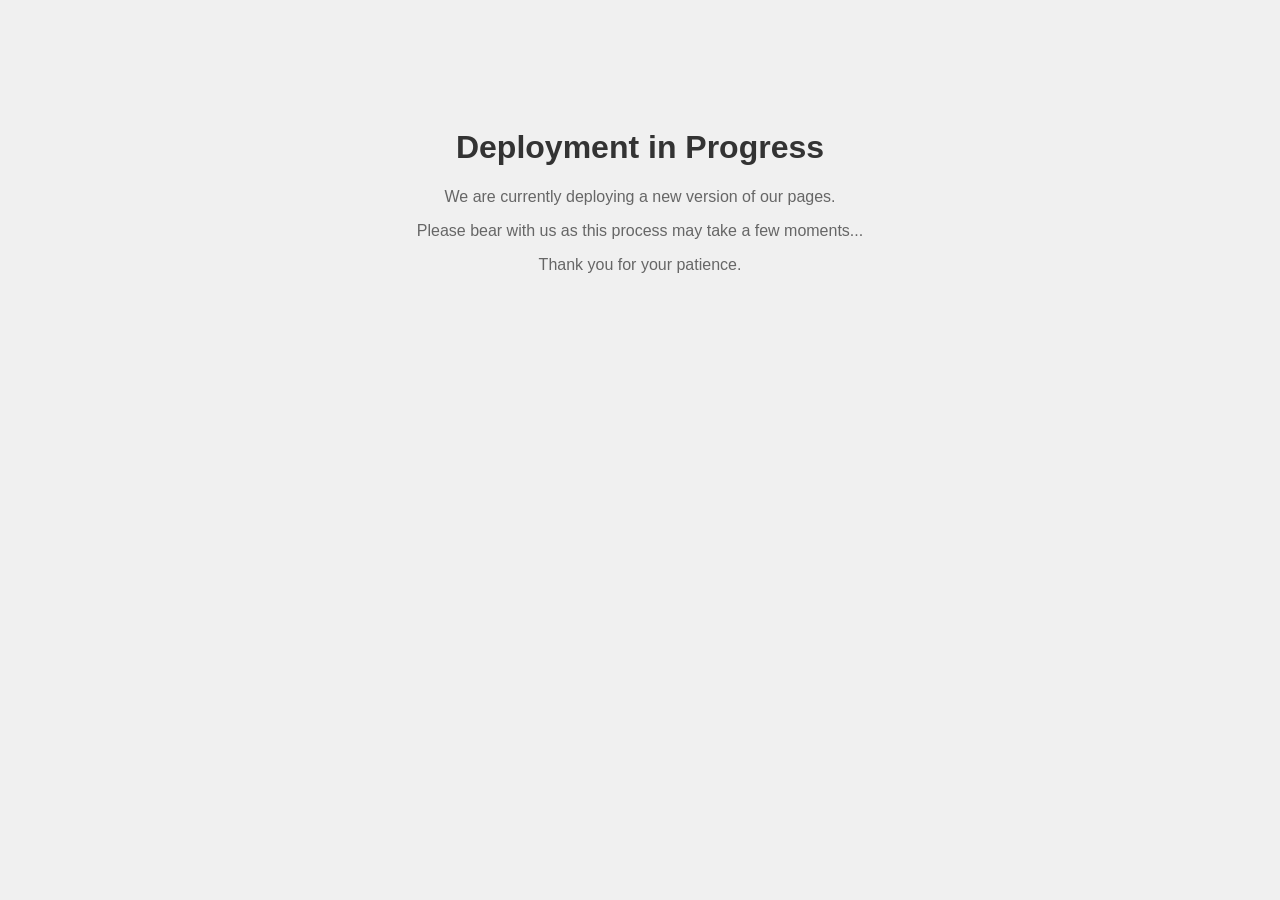
==== commit 561f0a37: "Pages deployed on - Wed Oct 16 08:35:09 UTC 2024" ====
--- a/index.html
+++ b/index.html
@@ -1,810 +1,30 @@
 <!DOCTYPE html>
-<html xmlns="http://www.w3.org/1999/xhtml" lang="en" xml:lang="en"><head>
-
-<meta charset="utf-8">
-<meta name="generator" content="quarto-1.5.57">
-
-<meta name="viewport" content="width=device-width, initial-scale=1.0, user-scalable=yes">
-
-
-<title>Code - Data - People | Kabui Charles</title>
-<style>
-code{white-space: pre-wrap;}
-span.smallcaps{font-variant: small-caps;}
-div.columns{display: flex; gap: min(4vw, 1.5em);}
-div.column{flex: auto; overflow-x: auto;}
-div.hanging-indent{margin-left: 1.5em; text-indent: -1.5em;}
-ul.task-list{list-style: none;}
-ul.task-list li input[type="checkbox"] {
-  width: 0.8em;
-  margin: 0 0.8em 0.2em -1em; /* quarto-specific, see https://github.com/quarto-dev/quarto-cli/issues/4556 */ 
-  vertical-align: middle;
-}
-</style>
-
-
-<script src="site_libs/quarto-nav/quarto-nav.js"></script>
-<script src="site_libs/clipboard/clipboard.min.js"></script>
-<script src="site_libs/quarto-search/autocomplete.umd.js"></script>
-<script src="site_libs/quarto-search/fuse.min.js"></script>
-<script src="site_libs/quarto-search/quarto-search.js"></script>
-<meta name="quarto:offset" content="./">
-<link href="./cycle.jpg" rel="icon" type="image/jpeg">
-<script src="site_libs/quarto-html/quarto.js"></script>
-<script src="site_libs/quarto-html/popper.min.js"></script>
-<script src="site_libs/quarto-html/tippy.umd.min.js"></script>
-<script src="site_libs/quarto-html/anchor.min.js"></script>
-<link href="site_libs/quarto-html/tippy.css" rel="stylesheet">
-<link href="site_libs/quarto-html/quarto-syntax-highlighting.css" rel="stylesheet" class="quarto-color-scheme" id="quarto-text-highlighting-styles">
-<link href="site_libs/quarto-html/quarto-syntax-highlighting-dark.css" rel="prefetch" class="quarto-color-scheme quarto-color-alternate" id="quarto-text-highlighting-styles">
-<script src="site_libs/bootstrap/bootstrap.min.js"></script>
-<link href="site_libs/bootstrap/bootstrap-icons.css" rel="stylesheet">
-<link href="site_libs/bootstrap/bootstrap.min.css" rel="stylesheet" class="quarto-color-scheme" id="quarto-bootstrap" data-mode="light">
-<link href="site_libs/bootstrap/bootstrap-dark.min.css" rel="prefetch" class="quarto-color-scheme quarto-color-alternate" id="quarto-bootstrap" data-mode="dark">
-<script id="quarto-search-options" type="application/json">{
-  "location": "sidebar",
-  "copy-button": false,
-  "collapse-after": 3,
-  "panel-placement": "start",
-  "type": "textbox",
-  "limit": 50,
-  "keyboard-shortcut": [
-    "f",
-    "/",
-    "s"
-  ],
-  "show-item-context": false,
-  "language": {
-    "search-no-results-text": "No results",
-    "search-matching-documents-text": "matching documents",
-    "search-copy-link-title": "Copy link to search",
-    "search-hide-matches-text": "Hide additional matches",
-    "search-more-match-text": "more match in this document",
-    "search-more-matches-text": "more matches in this document",
-    "search-clear-button-title": "Clear",
-    "search-text-placeholder": "",
-    "search-detached-cancel-button-title": "Cancel",
-    "search-submit-button-title": "Submit",
-    "search-label": "Search"
-  }
-}</script>
-<script async="" src="https://www.googletagmanager.com/gtag/js?id=G-YPZH7GF1Z6"></script>
-
-<script type="text/javascript">
-
-window.dataLayer = window.dataLayer || [];
-function gtag(){dataLayer.push(arguments);}
-gtag('js', new Date());
-gtag('config', 'G-YPZH7GF1Z6', { 'anonymize_ip': true});
-</script>
-<meta name="keywords" content="ask@mckabue.com, resume.mckabue.com, Quarto Resume">
-
-
-<link rel="stylesheet" href="styles.css">
-<link rel="canonical" href="https://ToKnow-ai.github.io/quarto-resume-template/index.html">
+<html lang="en">
+<head>
+    <meta charset="UTF-8">
+    <meta name="viewport" content="width=device-width, initial-scale=1.0">
+    <title>Deployment in Progress</title>
+    <style>
+        body {
+            font-family: Arial, sans-serif;
+            text-align: center;
+            padding-top: 100px;
+            background-color: #f0f0f0;
+        }
+        h1 {
+            color: #333;
+        }
+        p {
+            color: #666;
+        }
+    </style>
 </head>
-
-<body class="fullcontent">
-
-<div id="quarto-search-results"></div>
-<!-- content -->
-<div id="quarto-content" class="quarto-container page-columns page-rows-contents page-layout-article">
-<!-- sidebar -->
-<!-- margin-sidebar -->
-    
-<!-- main -->
-<main class="content" id="quarto-document-content">
-
-
-
-
-<section id="kabui-charles" class="level1">
-<h1>Kabui <span class="lighter-title char-warning">Charles</span></h1>
-<p><span class="gradient-underline"><u>Code - Data - People</u></span> | Software Engineering | Data Science | ML/AI | <a href="https://toknow.ai/">ToKnow.ai</a> | <a href="https://oarklibrary.com/">Oark Library</a> | <a href="https://mckabue.com/">mckabue.com</a><br>
-<a href="tel:+254707115007">(+254) 707 115 007</a> | <a href="mailto:mckabue@gmail.com">mckabue@gmail.com</a> | <a href="https://www.linkedin.com/in/mckabue/">linkedin.com/in/mckabue/</a></p>
-<section id="profile" class="level2">
-<h2 class="anchored" data-anchor-id="profile"><span class="char-color">Pro</span>file</h2>
-<p>Versatile full-stack software engineer with a good track record in android development, frontend engineering, backend development, and startup leadership. Currently contributing to enterprise-level solutions at Microsoft. Expertise in developing scalable, secure, and high-performance software solutions. Founder of Oark Library, a thriving digital educational platform. Committed to continuous learning and innovation in software development, data science, and machine learning.</p>
-</section>
-<section id="work-experience" class="level2">
-<h2 class="anchored" data-anchor-id="work-experience"><span class="char-color">Wor</span>k Experience</h2>
-<section id="full-stack-software-engineer-microsoft" class="level3 d-flex justify-content-between flex-wrap">
-<h3 class="anchored" data-anchor-id="full-stack-software-engineer-microsoft"><span class="char-color">Ful</span>l-stack Software Engineer, <a href="https://www.linkedin.com/company/microsoft/">Microsoft</a></h3>
-<p><em>Apr 2021 - Present</em></p>
-</section>
-<ul>
-<li>Develop and maintain enterprise components and services used across multiple teams</li>
-<li>Contribute to Microsoft’s mission of empowering global organizations</li>
-</ul>
-<p><em><strong>Technologies:</strong> ASP.NET MVC, C#, JavaScript, ReactJS, KustoQL</em></p>
-<section id="android-software-engineer-hava-cab" class="level3 d-flex justify-content-between flex-wrap">
-<h3 class="anchored" data-anchor-id="android-software-engineer-hava-cab"><span class="char-color">And</span>roid Software Engineer, <a href="https://www.linkedin.com/company/hava-cab/about/">Hava Cab</a></h3>
-<p><em>Oct 2020 - Apr 2021</em></p>
-</section>
-<ul>
-<li>Spearheaded improvements to the driver app, resolving critical bugs and enhancing location accuracy</li>
-<li>Optimized trip cost calculations, significantly reducing under and over-calculations</li>
-<li>Supported development of the rider app and server-side components</li>
-</ul>
-<p><em><strong>Technologies:</strong> Android, Java, Kotlin, JavaScript, ReactJS</em></p>
-<section id="full-stack-software-engineer-maramoja-transport" class="level3 d-flex justify-content-between flex-wrap">
-<h3 class="anchored" data-anchor-id="full-stack-software-engineer-maramoja-transport"><span class="char-color">Ful</span>l-stack Software Engineer, <a href="https://www.linkedin.com/company/maramoja-transport-ltd/">Maramoja Transport</a></h3>
-<p><em>May 2018 - Nov 2020</em></p>
-</section>
-<ul>
-<li>Led development of a corporate marker-checker for client taxi apps (Android and web)</li>
-<li>Maintained NodeJS services powering taxi applications</li>
-<li>Oversaw maintenance of ReactJS taxi web app and Android client/driver apps</li>
-</ul>
-<p><em><strong>Technologies:</strong> JavaScript, ReactJS, NodeJS, Android, Java, MySQL</em></p>
-<section id="full-stack-software-engineer-pageone" class="level3 d-flex justify-content-between flex-wrap">
-<h3 class="anchored" data-anchor-id="full-stack-software-engineer-pageone"><span class="char-color">Ful</span>l-stack Software Engineer, <a href="https://www.linkedin.com/company/page-one-seo-&amp;-online-marketing-ltd-/">Pageone</a></h3>
-<p><em>Mar 2016 - Apr 2018</em></p>
-</section>
-<ul>
-<li>Led development of <a href="https://web.archive.org/web/20190123091300/https://daktari.net/">Daktari.net</a>, a comprehensive health portal for patient-doctor connections</li>
-<li>Implemented microservices using Azure Webjobs and Azure Functions</li>
-<li>Integrated multiple payment gateways including MPESA API, Stripe, and PayPal</li>
-</ul>
-<p><em><strong>Technologies:</strong> ASP.NET MVC CORE, C#, JavaScript, KnockoutJS, Azure</em></p>
-<section id="freelance-software-engineer" class="level3 d-flex justify-content-between flex-wrap">
-<h3 class="anchored" data-anchor-id="freelance-software-engineer"><span class="char-color">Fre</span>elance Software Engineer</h3>
-<p><em>Jan 2015 - May 2016</em></p>
-</section>
-<ul>
-<li>Developed custom software solutions for various clients, including an insurance report generator</li>
-<li>Created WordPress websites and web templates for businesses</li>
-</ul>
-<p><em><strong>Technologies:</strong> C#, WPF, Windows Forms, JavaScript, WordPress, PHP</em></p>
-</section>
-<section id="key-projects" class="level2">
-<h2 class="anchored" data-anchor-id="key-projects"><span class="char-color">Key</span> Projects</h2>
-<section id="toknow.ai" class="level3 d-flex justify-content-between flex-wrap">
-<h3 class="anchored" data-anchor-id="toknow.ai"><span class="char-color">ToK</span>now.ai</h3>
-<p><em>May 2024</em></p>
-</section>
-<p>Created a platform to publish data driven analysis and research around artificial intelligence, data science, cyber security, money and other general tech ideas, <a href="https://toknow.ai/">Website</a></p>
-<section id="oark-library-founder" class="level3 d-flex justify-content-between flex-wrap">
-<h3 class="anchored" data-anchor-id="oark-library-founder"><span class="char-color">Oar</span>k Library (Founder)</h3>
-<p><em>Jan 2018</em></p>
-</section>
-<ul>
-<li>Built and scaled a digital educational platform serving 130,000+ users with 250,000+ resources</li>
-<li>Engineered robust security measures to protect against frequent hack attempts</li>
-<li>Developed both web and mobile applications, available on Google Play Store</li>
-</ul>
-<p><strong>Impact:</strong> 1,500 daily active users; go-to resource for students and professionals in Kenya, <a href="http://oarklibrary.com/">Website</a></p>
-<section id="simplex-router" class="level3 d-flex justify-content-between flex-wrap">
-<h3 class="anchored" data-anchor-id="simplex-router"><span class="char-color">Sim</span>plex Router</h3>
-<p><em>Jan 2018</em></p>
-</section>
-<p>Developed a platform-agnostic JavaScript router used in Oark Library, <a href="https://github.com/McKabue/simplex-router">GitHub</a></p>
-</section>
-<section id="technical-proficiencies" class="level2">
-<h2 class="anchored" data-anchor-id="technical-proficiencies"><span class="char-color">Tec</span>hnical Proficiencies</h2>
-<ul>
-<li>Languages: <em>JavaScript, C#, Python, Kotlin, Java</em></li>
-<li>Frontend: <em>HTML5, SASS, CSS3, ReactJS, VueJS</em></li>
-<li>Backend: <em>ASP.NET MVC, NodeJS, Flask</em></li>
-<li>Databases: <em>MSSQL, MySQL, ElasticSearch, MongoDB, KustoQL</em></li>
-<li>Cloud: <em>Azure, AWS</em></li>
-<li>Mobile: <em>Android Development</em></li>
-<li>Architecture: <em>Monolithic, Serverless</em></li>
-</ul>
-</section>
-<section id="education" class="level2">
-<h2 class="anchored" data-anchor-id="education"><span class="char-color">Edu</span>cation</h2>
-<ul>
-<li>Master of Science in Data Science and Analytics, <em>Strathmore University, Kenya</em></li>
-<li>Bachelor of Science in Software Engineering, <em>Kisii University, Kenya</em></li>
-</ul>
-
-
-</section>
-</section>
-
-</main> <!-- /main -->
-<script id="quarto-html-after-body" type="application/javascript">
-window.document.addEventListener("DOMContentLoaded", function (event) {
-  const toggleBodyColorMode = (bsSheetEl) => {
-    const mode = bsSheetEl.getAttribute("data-mode");
-    const bodyEl = window.document.querySelector("body");
-    if (mode === "dark") {
-      bodyEl.classList.add("quarto-dark");
-      bodyEl.classList.remove("quarto-light");
-    } else {
-      bodyEl.classList.add("quarto-light");
-      bodyEl.classList.remove("quarto-dark");
-    }
-  }
-  const toggleBodyColorPrimary = () => {
-    const bsSheetEl = window.document.querySelector("link#quarto-bootstrap");
-    if (bsSheetEl) {
-      toggleBodyColorMode(bsSheetEl);
-    }
-  }
-  toggleBodyColorPrimary();  
-  const disableStylesheet = (stylesheets) => {
-    for (let i=0; i < stylesheets.length; i++) {
-      const stylesheet = stylesheets[i];
-      stylesheet.rel = 'prefetch';
-    }
-  }
-  const enableStylesheet = (stylesheets) => {
-    for (let i=0; i < stylesheets.length; i++) {
-      const stylesheet = stylesheets[i];
-      stylesheet.rel = 'stylesheet';
-    }
-  }
-  const manageTransitions = (selector, allowTransitions) => {
-    const els = window.document.querySelectorAll(selector);
-    for (let i=0; i < els.length; i++) {
-      const el = els[i];
-      if (allowTransitions) {
-        el.classList.remove('notransition');
-      } else {
-        el.classList.add('notransition');
-      }
-    }
-  }
-  const toggleGiscusIfUsed = (isAlternate, darkModeDefault) => {
-    const baseTheme = document.querySelector('#giscus-base-theme')?.value ?? 'light';
-    const alternateTheme = document.querySelector('#giscus-alt-theme')?.value ?? 'dark';
-    let newTheme = '';
-    if(darkModeDefault) {
-      newTheme = isAlternate ? baseTheme : alternateTheme;
-    } else {
-      newTheme = isAlternate ? alternateTheme : baseTheme;
-    }
-    const changeGiscusTheme = () => {
-      // From: https://github.com/giscus/giscus/issues/336
-      const sendMessage = (message) => {
-        const iframe = document.querySelector('iframe.giscus-frame');
-        if (!iframe) return;
-        iframe.contentWindow.postMessage({ giscus: message }, 'https://giscus.app');
-      }
-      sendMessage({
-        setConfig: {
-          theme: newTheme
-        }
-      });
-    }
-    const isGiscussLoaded = window.document.querySelector('iframe.giscus-frame') !== null;
-    if (isGiscussLoaded) {
-      changeGiscusTheme();
-    }
-  }
-  const toggleColorMode = (alternate) => {
-    // Switch the stylesheets
-    const alternateStylesheets = window.document.querySelectorAll('link.quarto-color-scheme.quarto-color-alternate');
-    manageTransitions('#quarto-margin-sidebar .nav-link', false);
-    if (alternate) {
-      enableStylesheet(alternateStylesheets);
-      for (const sheetNode of alternateStylesheets) {
-        if (sheetNode.id === "quarto-bootstrap") {
-          toggleBodyColorMode(sheetNode);
-        }
-      }
-    } else {
-      disableStylesheet(alternateStylesheets);
-      toggleBodyColorPrimary();
-    }
-    manageTransitions('#quarto-margin-sidebar .nav-link', true);
-    // Switch the toggles
-    const toggles = window.document.querySelectorAll('.quarto-color-scheme-toggle');
-    for (let i=0; i < toggles.length; i++) {
-      const toggle = toggles[i];
-      if (toggle) {
-        if (alternate) {
-          toggle.classList.add("alternate");     
-        } else {
-          toggle.classList.remove("alternate");
-        }
-      }
-    }
-    // Hack to workaround the fact that safari doesn't
-    // properly recolor the scrollbar when toggling (#1455)
-    if (navigator.userAgent.indexOf('Safari') > 0 && navigator.userAgent.indexOf('Chrome') == -1) {
-      manageTransitions("body", false);
-      window.scrollTo(0, 1);
-      setTimeout(() => {
-        window.scrollTo(0, 0);
-        manageTransitions("body", true);
-      }, 40);  
-    }
-  }
-  const isFileUrl = () => { 
-    return window.location.protocol === 'file:';
-  }
-  const hasAlternateSentinel = () => {  
-    let styleSentinel = getColorSchemeSentinel();
-    if (styleSentinel !== null) {
-      return styleSentinel === "alternate";
-    } else {
-      return false;
-    }
-  }
-  const setStyleSentinel = (alternate) => {
-    const value = alternate ? "alternate" : "default";
-    if (!isFileUrl()) {
-      window.localStorage.setItem("quarto-color-scheme", value);
-    } else {
-      localAlternateSentinel = value;
-    }
-  }
-  const getColorSchemeSentinel = () => {
-    if (!isFileUrl()) {
-      const storageValue = window.localStorage.getItem("quarto-color-scheme");
-      return storageValue != null ? storageValue : localAlternateSentinel;
-    } else {
-      return localAlternateSentinel;
-    }
-  }
-  const darkModeDefault = false;
-  let localAlternateSentinel = darkModeDefault ? 'alternate' : 'default';
-  // Dark / light mode switch
-  window.quartoToggleColorScheme = () => {
-    // Read the current dark / light value 
-    let toAlternate = !hasAlternateSentinel();
-    toggleColorMode(toAlternate);
-    setStyleSentinel(toAlternate);
-    toggleGiscusIfUsed(toAlternate, darkModeDefault);
-  };
-  // Ensure there is a toggle, if there isn't float one in the top right
-  if (window.document.querySelector('.quarto-color-scheme-toggle') === null) {
-    const a = window.document.createElement('a');
-    a.classList.add('top-right');
-    a.classList.add('quarto-color-scheme-toggle');
-    a.href = "";
-    a.onclick = function() { try { window.quartoToggleColorScheme(); } catch {} return false; };
-    const i = window.document.createElement("i");
-    i.classList.add('bi');
-    a.appendChild(i);
-    window.document.body.appendChild(a);
-  }
-  // Switch to dark mode if need be
-  if (hasAlternateSentinel()) {
-    toggleColorMode(true);
-  } else {
-    toggleColorMode(false);
-  }
-  const icon = "";
-  const anchorJS = new window.AnchorJS();
-  anchorJS.options = {
-    placement: 'right',
-    icon: icon
-  };
-  anchorJS.add('.anchored');
-  const isCodeAnnotation = (el) => {
-    for (const clz of el.classList) {
-      if (clz.startsWith('code-annotation-')) {                     
-        return true;
-      }
-    }
-    return false;
-  }
-  const onCopySuccess = function(e) {
-    // button target
-    const button = e.trigger;
-    // don't keep focus
-    button.blur();
-    // flash "checked"
-    button.classList.add('code-copy-button-checked');
-    var currentTitle = button.getAttribute("title");
-    button.setAttribute("title", "Copied!");
-    let tooltip;
-    if (window.bootstrap) {
-      button.setAttribute("data-bs-toggle", "tooltip");
-      button.setAttribute("data-bs-placement", "left");
-      button.setAttribute("data-bs-title", "Copied!");
-      tooltip = new bootstrap.Tooltip(button, 
-        { trigger: "manual", 
-          customClass: "code-copy-button-tooltip",
-          offset: [0, -8]});
-      tooltip.show();    
-    }
-    setTimeout(function() {
-      if (tooltip) {
-        tooltip.hide();
-        button.removeAttribute("data-bs-title");
-        button.removeAttribute("data-bs-toggle");
-        button.removeAttribute("data-bs-placement");
-      }
-      button.setAttribute("title", currentTitle);
-      button.classList.remove('code-copy-button-checked');
-    }, 1000);
-    // clear code selection
-    e.clearSelection();
-  }
-  const getTextToCopy = function(trigger) {
-      const codeEl = trigger.previousElementSibling.cloneNode(true);
-      for (const childEl of codeEl.children) {
-        if (isCodeAnnotation(childEl)) {
-          childEl.remove();
-        }
-      }
-      return codeEl.innerText;
-  }
-  const clipboard = new window.ClipboardJS('.code-copy-button:not([data-in-quarto-modal])', {
-    text: getTextToCopy
-  });
-  clipboard.on('success', onCopySuccess);
-  if (window.document.getElementById('quarto-embedded-source-code-modal')) {
-    // For code content inside modals, clipBoardJS needs to be initialized with a container option
-    // TODO: Check when it could be a function (https://github.com/zenorocha/clipboard.js/issues/860)
-    const clipboardModal = new window.ClipboardJS('.code-copy-button[data-in-quarto-modal]', {
-      text: getTextToCopy,
-      container: window.document.getElementById('quarto-embedded-source-code-modal')
-    });
-    clipboardModal.on('success', onCopySuccess);
-  }
-    var localhostRegex = new RegExp(/^(?:http|https):\/\/localhost\:?[0-9]*\//);
-    var mailtoRegex = new RegExp(/^mailto:/);
-      var filterRegex = new RegExp("https:\/\/ToKnow-ai\.github\.io\/quarto-resume-template\/");
-    var isInternal = (href) => {
-        return filterRegex.test(href) || localhostRegex.test(href) || mailtoRegex.test(href);
-    }
-    // Inspect non-navigation links and adorn them if external
- 	var links = window.document.querySelectorAll('a[href]:not(.nav-link):not(.navbar-brand):not(.toc-action):not(.sidebar-link):not(.sidebar-item-toggle):not(.pagination-link):not(.no-external):not([aria-hidden]):not(.dropdown-item):not(.quarto-navigation-tool):not(.about-link)');
-    for (var i=0; i<links.length; i++) {
-      const link = links[i];
-      if (!isInternal(link.href)) {
-        // undo the damage that might have been done by quarto-nav.js in the case of
-        // links that we want to consider external
-        if (link.dataset.originalHref !== undefined) {
-          link.href = link.dataset.originalHref;
-        }
-          // target, if specified
-          link.setAttribute("target", "_blank");
-          if (link.getAttribute("rel") === null) {
-            link.setAttribute("rel", "noopener");
-          }
-      }
-    }
-  function tippyHover(el, contentFn, onTriggerFn, onUntriggerFn) {
-    const config = {
-      allowHTML: true,
-      maxWidth: 500,
-      delay: 100,
-      arrow: false,
-      appendTo: function(el) {
-          return el.parentElement;
-      },
-      interactive: true,
-      interactiveBorder: 10,
-      theme: 'quarto',
-      placement: 'bottom-start',
-    };
-    if (contentFn) {
-      config.content = contentFn;
-    }
-    if (onTriggerFn) {
-      config.onTrigger = onTriggerFn;
-    }
-    if (onUntriggerFn) {
-      config.onUntrigger = onUntriggerFn;
-    }
-    window.tippy(el, config); 
-  }
-  const noterefs = window.document.querySelectorAll('a[role="doc-noteref"]');
-  for (var i=0; i<noterefs.length; i++) {
-    const ref = noterefs[i];
-    tippyHover(ref, function() {
-      // use id or data attribute instead here
-      let href = ref.getAttribute('data-footnote-href') || ref.getAttribute('href');
-      try { href = new URL(href).hash; } catch {}
-      const id = href.replace(/^#\/?/, "");
-      const note = window.document.getElementById(id);
-      if (note) {
-        return note.innerHTML;
-      } else {
-        return "";
-      }
-    });
-  }
-  const xrefs = window.document.querySelectorAll('a.quarto-xref');
-  const processXRef = (id, note) => {
-    // Strip column container classes
-    const stripColumnClz = (el) => {
-      el.classList.remove("page-full", "page-columns");
-      if (el.children) {
-        for (const child of el.children) {
-          stripColumnClz(child);
-        }
-      }
-    }
-    stripColumnClz(note)
-    if (id === null || id.startsWith('sec-')) {
-      // Special case sections, only their first couple elements
-      const container = document.createElement("div");
-      if (note.children && note.children.length > 2) {
-        container.appendChild(note.children[0].cloneNode(true));
-        for (let i = 1; i < note.children.length; i++) {
-          const child = note.children[i];
-          if (child.tagName === "P" && child.innerText === "") {
-            continue;
-          } else {
-            container.appendChild(child.cloneNode(true));
-            break;
-          }
-        }
-        if (window.Quarto?.typesetMath) {
-          window.Quarto.typesetMath(container);
-        }
-        return container.innerHTML
-      } else {
-        if (window.Quarto?.typesetMath) {
-          window.Quarto.typesetMath(note);
-        }
-        return note.innerHTML;
-      }
-    } else {
-      // Remove any anchor links if they are present
-      const anchorLink = note.querySelector('a.anchorjs-link');
-      if (anchorLink) {
-        anchorLink.remove();
-      }
-      if (window.Quarto?.typesetMath) {
-        window.Quarto.typesetMath(note);
-      }
-      // TODO in 1.5, we should make sure this works without a callout special case
-      if (note.classList.contains("callout")) {
-        return note.outerHTML;
-      } else {
-        return note.innerHTML;
-      }
-    }
-  }
-  for (var i=0; i<xrefs.length; i++) {
-    const xref = xrefs[i];
-    tippyHover(xref, undefined, function(instance) {
-      instance.disable();
-      let url = xref.getAttribute('href');
-      let hash = undefined; 
-      if (url.startsWith('#')) {
-        hash = url;
-      } else {
-        try { hash = new URL(url).hash; } catch {}
-      }
-      if (hash) {
-        const id = hash.replace(/^#\/?/, "");
-        const note = window.document.getElementById(id);
-        if (note !== null) {
-          try {
-            const html = processXRef(id, note.cloneNode(true));
-            instance.setContent(html);
-          } finally {
-            instance.enable();
-            instance.show();
-          }
-        } else {
-          // See if we can fetch this
-          fetch(url.split('#')[0])
-          .then(res => res.text())
-          .then(html => {
-            const parser = new DOMParser();
-            const htmlDoc = parser.parseFromString(html, "text/html");
-            const note = htmlDoc.getElementById(id);
-            if (note !== null) {
-              const html = processXRef(id, note);
-              instance.setContent(html);
-            } 
-          }).finally(() => {
-            instance.enable();
-            instance.show();
-          });
-        }
-      } else {
-        // See if we can fetch a full url (with no hash to target)
-        // This is a special case and we should probably do some content thinning / targeting
-        fetch(url)
-        .then(res => res.text())
-        .then(html => {
-          const parser = new DOMParser();
-          const htmlDoc = parser.parseFromString(html, "text/html");
-          const note = htmlDoc.querySelector('main.content');
-          if (note !== null) {
-            // This should only happen for chapter cross references
-            // (since there is no id in the URL)
-            // remove the first header
-            if (note.children.length > 0 && note.children[0].tagName === "HEADER") {
-              note.children[0].remove();
-            }
-            const html = processXRef(null, note);
-            instance.setContent(html);
-          } 
-        }).finally(() => {
-          instance.enable();
-          instance.show();
-        });
-      }
-    }, function(instance) {
-    });
-  }
-      let selectedAnnoteEl;
-      const selectorForAnnotation = ( cell, annotation) => {
-        let cellAttr = 'data-code-cell="' + cell + '"';
-        let lineAttr = 'data-code-annotation="' +  annotation + '"';
-        const selector = 'span[' + cellAttr + '][' + lineAttr + ']';
-        return selector;
-      }
-      const selectCodeLines = (annoteEl) => {
-        const doc = window.document;
-        const targetCell = annoteEl.getAttribute("data-target-cell");
-        const targetAnnotation = annoteEl.getAttribute("data-target-annotation");
-        const annoteSpan = window.document.querySelector(selectorForAnnotation(targetCell, targetAnnotation));
-        const lines = annoteSpan.getAttribute("data-code-lines").split(",");
-        const lineIds = lines.map((line) => {
-          return targetCell + "-" + line;
-        })
-        let top = null;
-        let height = null;
-        let parent = null;
-        if (lineIds.length > 0) {
-            //compute the position of the single el (top and bottom and make a div)
-            const el = window.document.getElementById(lineIds[0]);
-            top = el.offsetTop;
-            height = el.offsetHeight;
-            parent = el.parentElement.parentElement;
-          if (lineIds.length > 1) {
-            const lastEl = window.document.getElementById(lineIds[lineIds.length - 1]);
-            const bottom = lastEl.offsetTop + lastEl.offsetHeight;
-            height = bottom - top;
-          }
-          if (top !== null && height !== null && parent !== null) {
-            // cook up a div (if necessary) and position it 
-            let div = window.document.getElementById("code-annotation-line-highlight");
-            if (div === null) {
-              div = window.document.createElement("div");
-              div.setAttribute("id", "code-annotation-line-highlight");
-              div.style.position = 'absolute';
-              parent.appendChild(div);
-            }
-            div.style.top = top - 2 + "px";
-            div.style.height = height + 4 + "px";
-            div.style.left = 0;
-            let gutterDiv = window.document.getElementById("code-annotation-line-highlight-gutter");
-            if (gutterDiv === null) {
-              gutterDiv = window.document.createElement("div");
-              gutterDiv.setAttribute("id", "code-annotation-line-highlight-gutter");
-              gutterDiv.style.position = 'absolute';
-              const codeCell = window.document.getElementById(targetCell);
-              const gutter = codeCell.querySelector('.code-annotation-gutter');
-              gutter.appendChild(gutterDiv);
-            }
-            gutterDiv.style.top = top - 2 + "px";
-            gutterDiv.style.height = height + 4 + "px";
-          }
-          selectedAnnoteEl = annoteEl;
-        }
-      };
-      const unselectCodeLines = () => {
-        const elementsIds = ["code-annotation-line-highlight", "code-annotation-line-highlight-gutter"];
-        elementsIds.forEach((elId) => {
-          const div = window.document.getElementById(elId);
-          if (div) {
-            div.remove();
-          }
-        });
-        selectedAnnoteEl = undefined;
-      };
-        // Handle positioning of the toggle
-    window.addEventListener(
-      "resize",
-      throttle(() => {
-        elRect = undefined;
-        if (selectedAnnoteEl) {
-          selectCodeLines(selectedAnnoteEl);
-        }
-      }, 10)
-    );
-    function throttle(fn, ms) {
-    let throttle = false;
-    let timer;
-      return (...args) => {
-        if(!throttle) { // first call gets through
-            fn.apply(this, args);
-            throttle = true;
-        } else { // all the others get throttled
-            if(timer) clearTimeout(timer); // cancel #2
-            timer = setTimeout(() => {
-              fn.apply(this, args);
-              timer = throttle = false;
-            }, ms);
-        }
-      };
-    }
-      // Attach click handler to the DT
-      const annoteDls = window.document.querySelectorAll('dt[data-target-cell]');
-      for (const annoteDlNode of annoteDls) {
-        annoteDlNode.addEventListener('click', (event) => {
-          const clickedEl = event.target;
-          if (clickedEl !== selectedAnnoteEl) {
-            unselectCodeLines();
-            const activeEl = window.document.querySelector('dt[data-target-cell].code-annotation-active');
-            if (activeEl) {
-              activeEl.classList.remove('code-annotation-active');
-            }
-            selectCodeLines(clickedEl);
-            clickedEl.classList.add('code-annotation-active');
-          } else {
-            // Unselect the line
-            unselectCodeLines();
-            clickedEl.classList.remove('code-annotation-active');
-          }
-        });
-      }
-  const findCites = (el) => {
-    const parentEl = el.parentElement;
-    if (parentEl) {
-      const cites = parentEl.dataset.cites;
-      if (cites) {
-        return {
-          el,
-          cites: cites.split(' ')
-        };
-      } else {
-        return findCites(el.parentElement)
-      }
-    } else {
-      return undefined;
-    }
-  };
-  var bibliorefs = window.document.querySelectorAll('a[role="doc-biblioref"]');
-  for (var i=0; i<bibliorefs.length; i++) {
-    const ref = bibliorefs[i];
-    const citeInfo = findCites(ref);
-    if (citeInfo) {
-      tippyHover(citeInfo.el, function() {
-        var popup = window.document.createElement('div');
-        citeInfo.cites.forEach(function(cite) {
-          var citeDiv = window.document.createElement('div');
-          citeDiv.classList.add('hanging-indent');
-          citeDiv.classList.add('csl-entry');
-          var biblioDiv = window.document.getElementById('ref-' + cite);
-          if (biblioDiv) {
-            citeDiv.innerHTML = biblioDiv.innerHTML;
-          }
-          popup.appendChild(citeDiv);
-        });
-        return popup.innerHTML;
-      });
-    }
-  }
-});
-</script>
-</div> <!-- /content -->
-<footer class="footer">
-  <div class="nav-footer">
-    <div class="nav-footer-left">
-      &nbsp;
-    </div>   
-    <div class="nav-footer-center">
-      <ul class="footer-items list-unstyled">
-    <li class="nav-item">
-    <a class="nav-link" href="./index.pdf">
-<p><b>Download PDF</b></p>
-</a>
-  </li>  
-    <li class="nav-item">
-    <a class="nav-link" href="mailto:ask@mckabue.com">
-<p>ask@mckabue.com</p>
-</a>
-  </li>  
-    <li class="nav-item">
-    <a class="nav-link" href="https://toknow.ai/posts/quarto-resume-template/">
-<p><i>Create your resume</i></p>
-</a>
-  </li>  
-</ul>
+<body>
+    <div class="container">
+        <h1>Deployment in Progress</h1>
+        <p>We are currently deploying a new version of our pages.</p>
+        <p>Please bear with us as this process may take a few moments...</p>
+        <p>Thank you for your patience.</p>
     </div>
-    <div class="nav-footer-right">
-      &nbsp;
-    </div>
-  </div>
-</footer>
-
-
-
-
-</body></html>+</body>
+</html>
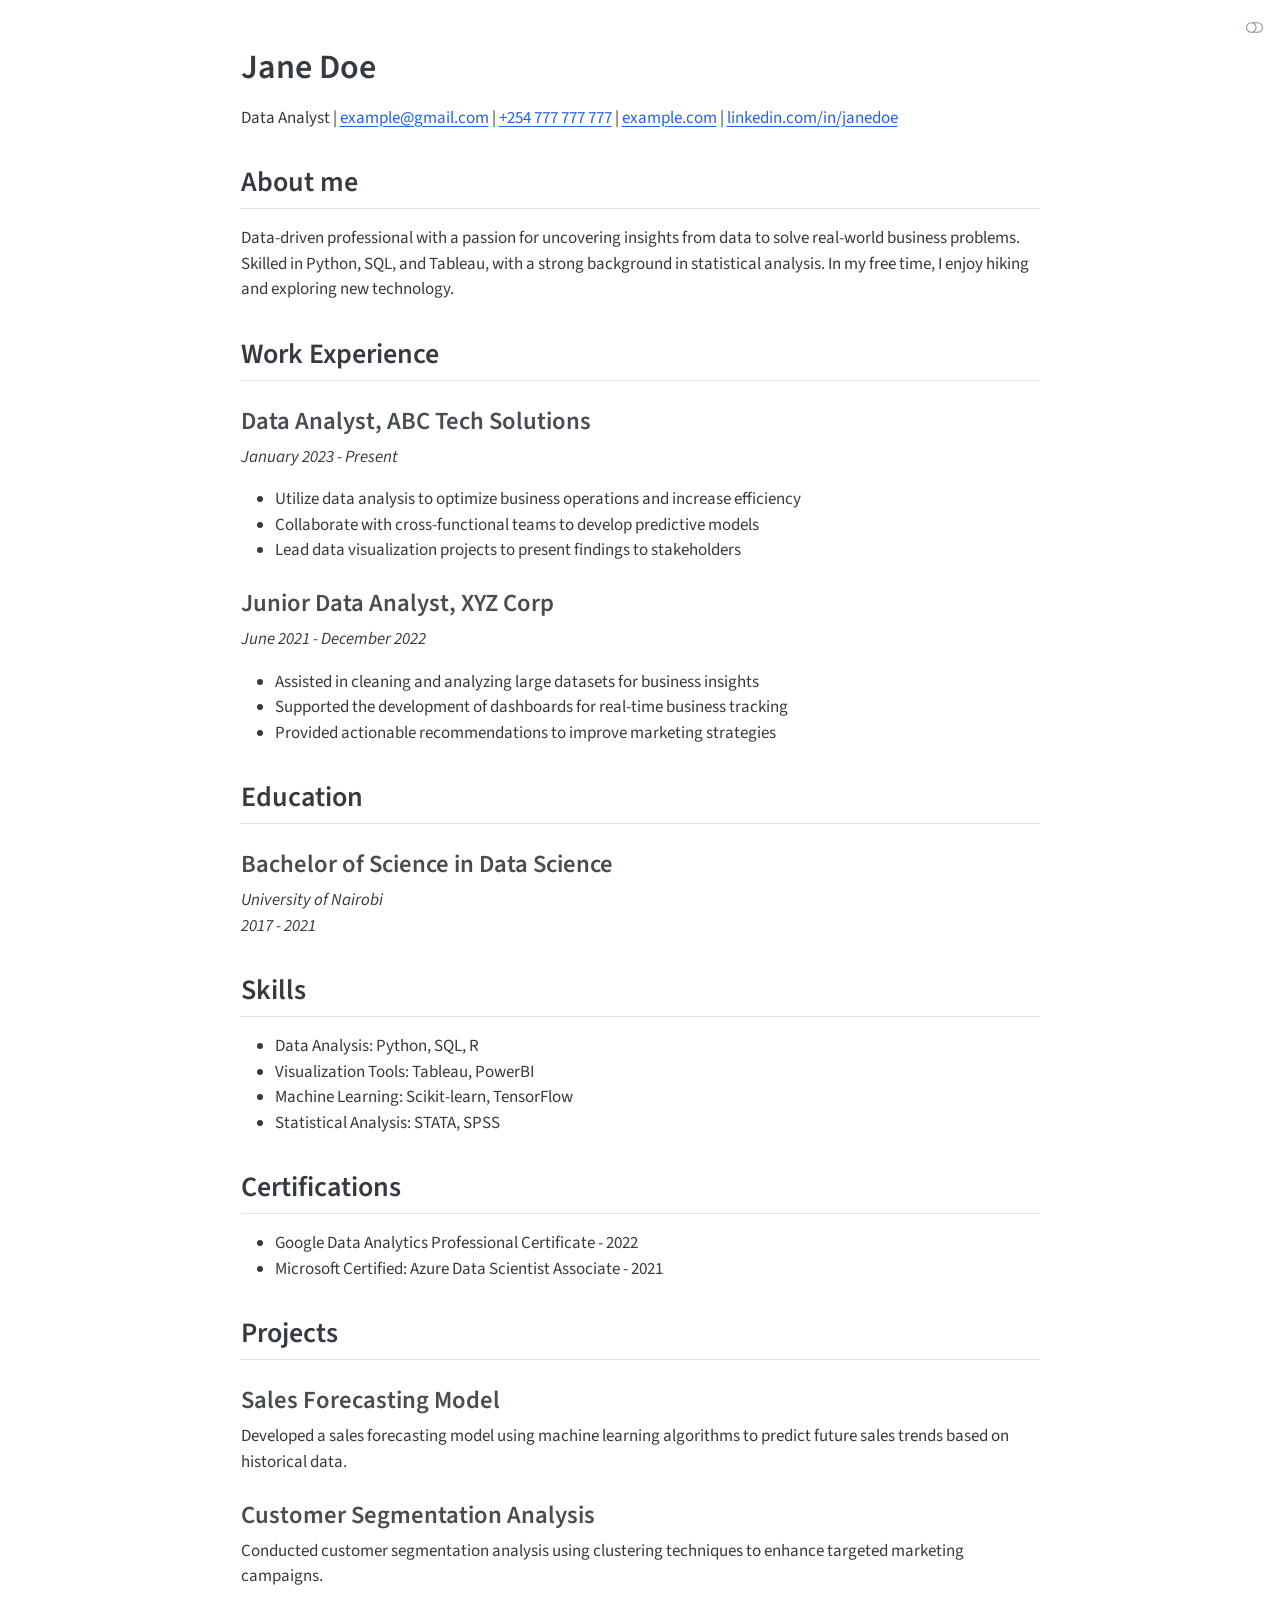
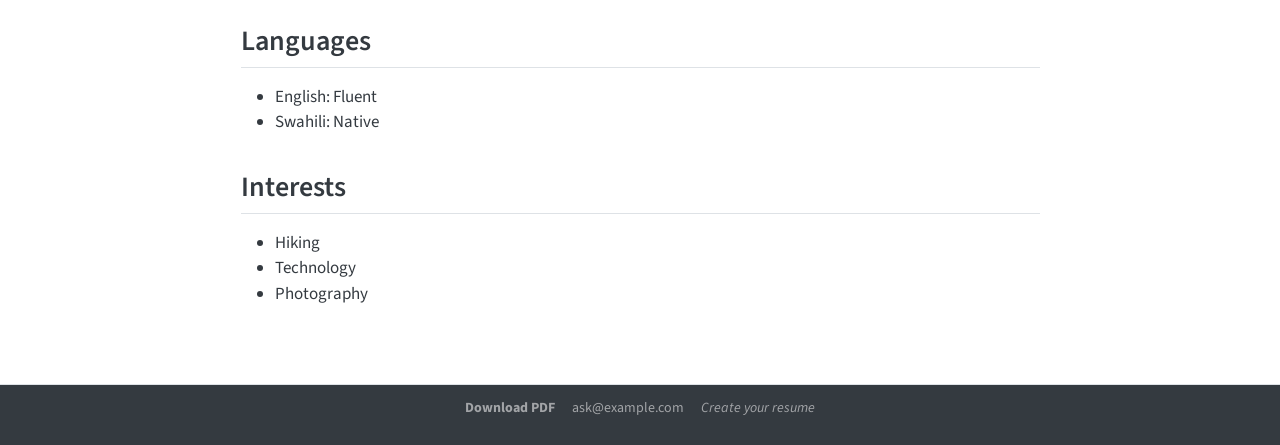
==== commit 6e302989: "Built site for gh-pages" ====
--- a/index.html
+++ b/index.html
@@ -1,30 +1,786 @@
 <!DOCTYPE html>
-<html lang="en">
-<head>
-    <meta charset="UTF-8">
-    <meta name="viewport" content="width=device-width, initial-scale=1.0">
-    <title>Deployment in Progress</title>
-    <style>
-        body {
-            font-family: Arial, sans-serif;
-            text-align: center;
-            padding-top: 100px;
-            background-color: #f0f0f0;
-        }
-        h1 {
-            color: #333;
-        }
-        p {
-            color: #666;
-        }
-    </style>
+<html xmlns="http://www.w3.org/1999/xhtml" lang="en" xml:lang="en"><head>
+
+<meta charset="utf-8">
+<meta name="generator" content="quarto-1.5.57">
+
+<meta name="viewport" content="width=device-width, initial-scale=1.0, user-scalable=yes">
+
+
+<title>Mathematician | Jane Doe</title>
+<style>
+code{white-space: pre-wrap;}
+span.smallcaps{font-variant: small-caps;}
+div.columns{display: flex; gap: min(4vw, 1.5em);}
+div.column{flex: auto; overflow-x: auto;}
+div.hanging-indent{margin-left: 1.5em; text-indent: -1.5em;}
+ul.task-list{list-style: none;}
+ul.task-list li input[type="checkbox"] {
+  width: 0.8em;
+  margin: 0 0.8em 0.2em -1em; /* quarto-specific, see https://github.com/quarto-dev/quarto-cli/issues/4556 */ 
+  vertical-align: middle;
+}
+</style>
+
+
+<script src="site_libs/quarto-nav/quarto-nav.js"></script>
+<script src="site_libs/clipboard/clipboard.min.js"></script>
+<script src="site_libs/quarto-search/autocomplete.umd.js"></script>
+<script src="site_libs/quarto-search/fuse.min.js"></script>
+<script src="site_libs/quarto-search/quarto-search.js"></script>
+<meta name="quarto:offset" content="./">
+<script src="site_libs/quarto-html/quarto.js"></script>
+<script src="site_libs/quarto-html/popper.min.js"></script>
+<script src="site_libs/quarto-html/tippy.umd.min.js"></script>
+<script src="site_libs/quarto-html/anchor.min.js"></script>
+<link href="site_libs/quarto-html/tippy.css" rel="stylesheet">
+<link href="site_libs/quarto-html/quarto-syntax-highlighting.css" rel="stylesheet" class="quarto-color-scheme" id="quarto-text-highlighting-styles">
+<link href="site_libs/quarto-html/quarto-syntax-highlighting-dark.css" rel="prefetch" class="quarto-color-scheme quarto-color-alternate" id="quarto-text-highlighting-styles">
+<script src="site_libs/bootstrap/bootstrap.min.js"></script>
+<link href="site_libs/bootstrap/bootstrap-icons.css" rel="stylesheet">
+<link href="site_libs/bootstrap/bootstrap.min.css" rel="stylesheet" class="quarto-color-scheme" id="quarto-bootstrap" data-mode="light">
+<link href="site_libs/bootstrap/bootstrap-dark.min.css" rel="prefetch" class="quarto-color-scheme quarto-color-alternate" id="quarto-bootstrap" data-mode="dark">
+<script id="quarto-search-options" type="application/json">{
+  "location": "sidebar",
+  "copy-button": false,
+  "collapse-after": 3,
+  "panel-placement": "start",
+  "type": "textbox",
+  "limit": 50,
+  "keyboard-shortcut": [
+    "f",
+    "/",
+    "s"
+  ],
+  "show-item-context": false,
+  "language": {
+    "search-no-results-text": "No results",
+    "search-matching-documents-text": "matching documents",
+    "search-copy-link-title": "Copy link to search",
+    "search-hide-matches-text": "Hide additional matches",
+    "search-more-match-text": "more match in this document",
+    "search-more-matches-text": "more matches in this document",
+    "search-clear-button-title": "Clear",
+    "search-text-placeholder": "",
+    "search-detached-cancel-button-title": "Cancel",
+    "search-submit-button-title": "Submit",
+    "search-label": "Search"
+  }
+}</script>
+<script async="" src="https://www.googletagmanager.com/gtag/js?id=G-G7H7C7P7N"></script>
+
+<script type="text/javascript">
+
+window.dataLayer = window.dataLayer || [];
+function gtag(){dataLayer.push(arguments);}
+gtag('js', new Date());
+gtag('config', 'G-G7H7C7P7N', { 'anonymize_ip': true});
+</script>
+<meta name="keywords" content="ask@example.com, example.com, Quarto Resume">
+
+
+<link rel="stylesheet" href="styles.css">
+<link rel="canonical" href="https://ToKnow-ai.github.io/quarto-resume-template/index.html">
 </head>
-<body>
-    <div class="container">
-        <h1>Deployment in Progress</h1>
-        <p>We are currently deploying a new version of our pages.</p>
-        <p>Please bear with us as this process may take a few moments...</p>
-        <p>Thank you for your patience.</p>
+
+<body class="fullcontent">
+
+<div id="quarto-search-results"></div>
+<!-- content -->
+<div id="quarto-content" class="quarto-container page-columns page-rows-contents page-layout-article">
+<!-- sidebar -->
+<!-- margin-sidebar -->
+    
+<!-- main -->
+<main class="content" id="quarto-document-content">
+
+
+
+
+<section id="jane-doe" class="level1">
+<h1>Jane Doe</h1>
+<p>Data Analyst | <a href="mailto:example@gmail.com">example@gmail.com</a> | <a href="tel:+254777777777">+254 777 777 777</a> | <a href="https://example.com">example.com</a> | <a href="https://www2.linkedin.com/in/janedoe/">linkedin.com/in/janedoe</a></p>
+<section id="about-me" class="level2">
+<h2 class="anchored" data-anchor-id="about-me">About me</h2>
+<p>Data-driven professional with a passion for uncovering insights from data to solve real-world business problems. Skilled in Python, SQL, and Tableau, with a strong background in statistical analysis. In my free time, I enjoy hiking and exploring new technology.</p>
+</section>
+<section id="work-experience" class="level2">
+<h2 class="anchored" data-anchor-id="work-experience">Work Experience</h2>
+<section id="data-analyst-abc-tech-solutions" class="level3">
+<h3 class="anchored" data-anchor-id="data-analyst-abc-tech-solutions">Data Analyst, ABC Tech Solutions</h3>
+<p><em>January 2023 - Present</em></p>
+<ul>
+<li>Utilize data analysis to optimize business operations and increase efficiency</li>
+<li>Collaborate with cross-functional teams to develop predictive models</li>
+<li>Lead data visualization projects to present findings to stakeholders</li>
+</ul>
+</section>
+<section id="junior-data-analyst-xyz-corp" class="level3">
+<h3 class="anchored" data-anchor-id="junior-data-analyst-xyz-corp">Junior Data Analyst, XYZ Corp</h3>
+<p><em>June 2021 - December 2022</em></p>
+<ul>
+<li>Assisted in cleaning and analyzing large datasets for business insights</li>
+<li>Supported the development of dashboards for real-time business tracking</li>
+<li>Provided actionable recommendations to improve marketing strategies</li>
+</ul>
+</section>
+</section>
+<section id="education" class="level2">
+<h2 class="anchored" data-anchor-id="education">Education</h2>
+<section id="bachelor-of-science-in-data-science" class="level3">
+<h3 class="anchored" data-anchor-id="bachelor-of-science-in-data-science">Bachelor of Science in Data Science</h3>
+<p><em>University of Nairobi</em><br>
+<em>2017 - 2021</em></p>
+</section>
+</section>
+<section id="skills" class="level2">
+<h2 class="anchored" data-anchor-id="skills">Skills</h2>
+<ul>
+<li>Data Analysis: Python, SQL, R</li>
+<li>Visualization Tools: Tableau, PowerBI</li>
+<li>Machine Learning: Scikit-learn, TensorFlow</li>
+<li>Statistical Analysis: STATA, SPSS</li>
+</ul>
+</section>
+<section id="certifications" class="level2">
+<h2 class="anchored" data-anchor-id="certifications">Certifications</h2>
+<ul>
+<li>Google Data Analytics Professional Certificate - 2022</li>
+<li>Microsoft Certified: Azure Data Scientist Associate - 2021</li>
+</ul>
+</section>
+<section id="projects" class="level2">
+<h2 class="anchored" data-anchor-id="projects">Projects</h2>
+<section id="sales-forecasting-model" class="level3">
+<h3 class="anchored" data-anchor-id="sales-forecasting-model">Sales Forecasting Model</h3>
+<p>Developed a sales forecasting model using machine learning algorithms to predict future sales trends based on historical data.</p>
+</section>
+<section id="customer-segmentation-analysis" class="level3">
+<h3 class="anchored" data-anchor-id="customer-segmentation-analysis">Customer Segmentation Analysis</h3>
+<p>Conducted customer segmentation analysis using clustering techniques to enhance targeted marketing campaigns.</p>
+</section>
+</section>
+<section id="languages" class="level2">
+<h2 class="anchored" data-anchor-id="languages">Languages</h2>
+<ul>
+<li>English: Fluent</li>
+<li>Swahili: Native</li>
+</ul>
+</section>
+<section id="interests" class="level2">
+<h2 class="anchored" data-anchor-id="interests">Interests</h2>
+<ul>
+<li>Hiking</li>
+<li>Technology</li>
+<li>Photography</li>
+</ul>
+
+
+</section>
+</section>
+
+</main> <!-- /main -->
+<script id="quarto-html-after-body" type="application/javascript">
+window.document.addEventListener("DOMContentLoaded", function (event) {
+  const toggleBodyColorMode = (bsSheetEl) => {
+    const mode = bsSheetEl.getAttribute("data-mode");
+    const bodyEl = window.document.querySelector("body");
+    if (mode === "dark") {
+      bodyEl.classList.add("quarto-dark");
+      bodyEl.classList.remove("quarto-light");
+    } else {
+      bodyEl.classList.add("quarto-light");
+      bodyEl.classList.remove("quarto-dark");
+    }
+  }
+  const toggleBodyColorPrimary = () => {
+    const bsSheetEl = window.document.querySelector("link#quarto-bootstrap");
+    if (bsSheetEl) {
+      toggleBodyColorMode(bsSheetEl);
+    }
+  }
+  toggleBodyColorPrimary();  
+  const disableStylesheet = (stylesheets) => {
+    for (let i=0; i < stylesheets.length; i++) {
+      const stylesheet = stylesheets[i];
+      stylesheet.rel = 'prefetch';
+    }
+  }
+  const enableStylesheet = (stylesheets) => {
+    for (let i=0; i < stylesheets.length; i++) {
+      const stylesheet = stylesheets[i];
+      stylesheet.rel = 'stylesheet';
+    }
+  }
+  const manageTransitions = (selector, allowTransitions) => {
+    const els = window.document.querySelectorAll(selector);
+    for (let i=0; i < els.length; i++) {
+      const el = els[i];
+      if (allowTransitions) {
+        el.classList.remove('notransition');
+      } else {
+        el.classList.add('notransition');
+      }
+    }
+  }
+  const toggleGiscusIfUsed = (isAlternate, darkModeDefault) => {
+    const baseTheme = document.querySelector('#giscus-base-theme')?.value ?? 'light';
+    const alternateTheme = document.querySelector('#giscus-alt-theme')?.value ?? 'dark';
+    let newTheme = '';
+    if(darkModeDefault) {
+      newTheme = isAlternate ? baseTheme : alternateTheme;
+    } else {
+      newTheme = isAlternate ? alternateTheme : baseTheme;
+    }
+    const changeGiscusTheme = () => {
+      // From: https://github.com/giscus/giscus/issues/336
+      const sendMessage = (message) => {
+        const iframe = document.querySelector('iframe.giscus-frame');
+        if (!iframe) return;
+        iframe.contentWindow.postMessage({ giscus: message }, 'https://giscus.app');
+      }
+      sendMessage({
+        setConfig: {
+          theme: newTheme
+        }
+      });
+    }
+    const isGiscussLoaded = window.document.querySelector('iframe.giscus-frame') !== null;
+    if (isGiscussLoaded) {
+      changeGiscusTheme();
+    }
+  }
+  const toggleColorMode = (alternate) => {
+    // Switch the stylesheets
+    const alternateStylesheets = window.document.querySelectorAll('link.quarto-color-scheme.quarto-color-alternate');
+    manageTransitions('#quarto-margin-sidebar .nav-link', false);
+    if (alternate) {
+      enableStylesheet(alternateStylesheets);
+      for (const sheetNode of alternateStylesheets) {
+        if (sheetNode.id === "quarto-bootstrap") {
+          toggleBodyColorMode(sheetNode);
+        }
+      }
+    } else {
+      disableStylesheet(alternateStylesheets);
+      toggleBodyColorPrimary();
+    }
+    manageTransitions('#quarto-margin-sidebar .nav-link', true);
+    // Switch the toggles
+    const toggles = window.document.querySelectorAll('.quarto-color-scheme-toggle');
+    for (let i=0; i < toggles.length; i++) {
+      const toggle = toggles[i];
+      if (toggle) {
+        if (alternate) {
+          toggle.classList.add("alternate");     
+        } else {
+          toggle.classList.remove("alternate");
+        }
+      }
+    }
+    // Hack to workaround the fact that safari doesn't
+    // properly recolor the scrollbar when toggling (#1455)
+    if (navigator.userAgent.indexOf('Safari') > 0 && navigator.userAgent.indexOf('Chrome') == -1) {
+      manageTransitions("body", false);
+      window.scrollTo(0, 1);
+      setTimeout(() => {
+        window.scrollTo(0, 0);
+        manageTransitions("body", true);
+      }, 40);  
+    }
+  }
+  const isFileUrl = () => { 
+    return window.location.protocol === 'file:';
+  }
+  const hasAlternateSentinel = () => {  
+    let styleSentinel = getColorSchemeSentinel();
+    if (styleSentinel !== null) {
+      return styleSentinel === "alternate";
+    } else {
+      return false;
+    }
+  }
+  const setStyleSentinel = (alternate) => {
+    const value = alternate ? "alternate" : "default";
+    if (!isFileUrl()) {
+      window.localStorage.setItem("quarto-color-scheme", value);
+    } else {
+      localAlternateSentinel = value;
+    }
+  }
+  const getColorSchemeSentinel = () => {
+    if (!isFileUrl()) {
+      const storageValue = window.localStorage.getItem("quarto-color-scheme");
+      return storageValue != null ? storageValue : localAlternateSentinel;
+    } else {
+      return localAlternateSentinel;
+    }
+  }
+  const darkModeDefault = false;
+  let localAlternateSentinel = darkModeDefault ? 'alternate' : 'default';
+  // Dark / light mode switch
+  window.quartoToggleColorScheme = () => {
+    // Read the current dark / light value 
+    let toAlternate = !hasAlternateSentinel();
+    toggleColorMode(toAlternate);
+    setStyleSentinel(toAlternate);
+    toggleGiscusIfUsed(toAlternate, darkModeDefault);
+  };
+  // Ensure there is a toggle, if there isn't float one in the top right
+  if (window.document.querySelector('.quarto-color-scheme-toggle') === null) {
+    const a = window.document.createElement('a');
+    a.classList.add('top-right');
+    a.classList.add('quarto-color-scheme-toggle');
+    a.href = "";
+    a.onclick = function() { try { window.quartoToggleColorScheme(); } catch {} return false; };
+    const i = window.document.createElement("i");
+    i.classList.add('bi');
+    a.appendChild(i);
+    window.document.body.appendChild(a);
+  }
+  // Switch to dark mode if need be
+  if (hasAlternateSentinel()) {
+    toggleColorMode(true);
+  } else {
+    toggleColorMode(false);
+  }
+  const icon = "";
+  const anchorJS = new window.AnchorJS();
+  anchorJS.options = {
+    placement: 'right',
+    icon: icon
+  };
+  anchorJS.add('.anchored');
+  const isCodeAnnotation = (el) => {
+    for (const clz of el.classList) {
+      if (clz.startsWith('code-annotation-')) {                     
+        return true;
+      }
+    }
+    return false;
+  }
+  const onCopySuccess = function(e) {
+    // button target
+    const button = e.trigger;
+    // don't keep focus
+    button.blur();
+    // flash "checked"
+    button.classList.add('code-copy-button-checked');
+    var currentTitle = button.getAttribute("title");
+    button.setAttribute("title", "Copied!");
+    let tooltip;
+    if (window.bootstrap) {
+      button.setAttribute("data-bs-toggle", "tooltip");
+      button.setAttribute("data-bs-placement", "left");
+      button.setAttribute("data-bs-title", "Copied!");
+      tooltip = new bootstrap.Tooltip(button, 
+        { trigger: "manual", 
+          customClass: "code-copy-button-tooltip",
+          offset: [0, -8]});
+      tooltip.show();    
+    }
+    setTimeout(function() {
+      if (tooltip) {
+        tooltip.hide();
+        button.removeAttribute("data-bs-title");
+        button.removeAttribute("data-bs-toggle");
+        button.removeAttribute("data-bs-placement");
+      }
+      button.setAttribute("title", currentTitle);
+      button.classList.remove('code-copy-button-checked');
+    }, 1000);
+    // clear code selection
+    e.clearSelection();
+  }
+  const getTextToCopy = function(trigger) {
+      const codeEl = trigger.previousElementSibling.cloneNode(true);
+      for (const childEl of codeEl.children) {
+        if (isCodeAnnotation(childEl)) {
+          childEl.remove();
+        }
+      }
+      return codeEl.innerText;
+  }
+  const clipboard = new window.ClipboardJS('.code-copy-button:not([data-in-quarto-modal])', {
+    text: getTextToCopy
+  });
+  clipboard.on('success', onCopySuccess);
+  if (window.document.getElementById('quarto-embedded-source-code-modal')) {
+    // For code content inside modals, clipBoardJS needs to be initialized with a container option
+    // TODO: Check when it could be a function (https://github.com/zenorocha/clipboard.js/issues/860)
+    const clipboardModal = new window.ClipboardJS('.code-copy-button[data-in-quarto-modal]', {
+      text: getTextToCopy,
+      container: window.document.getElementById('quarto-embedded-source-code-modal')
+    });
+    clipboardModal.on('success', onCopySuccess);
+  }
+    var localhostRegex = new RegExp(/^(?:http|https):\/\/localhost\:?[0-9]*\//);
+    var mailtoRegex = new RegExp(/^mailto:/);
+      var filterRegex = new RegExp("https:\/\/ToKnow-ai\.github\.io\/quarto-resume-template\/");
+    var isInternal = (href) => {
+        return filterRegex.test(href) || localhostRegex.test(href) || mailtoRegex.test(href);
+    }
+    // Inspect non-navigation links and adorn them if external
+ 	var links = window.document.querySelectorAll('a[href]:not(.nav-link):not(.navbar-brand):not(.toc-action):not(.sidebar-link):not(.sidebar-item-toggle):not(.pagination-link):not(.no-external):not([aria-hidden]):not(.dropdown-item):not(.quarto-navigation-tool):not(.about-link)');
+    for (var i=0; i<links.length; i++) {
+      const link = links[i];
+      if (!isInternal(link.href)) {
+        // undo the damage that might have been done by quarto-nav.js in the case of
+        // links that we want to consider external
+        if (link.dataset.originalHref !== undefined) {
+          link.href = link.dataset.originalHref;
+        }
+          // target, if specified
+          link.setAttribute("target", "_blank");
+          if (link.getAttribute("rel") === null) {
+            link.setAttribute("rel", "noopener");
+          }
+      }
+    }
+  function tippyHover(el, contentFn, onTriggerFn, onUntriggerFn) {
+    const config = {
+      allowHTML: true,
+      maxWidth: 500,
+      delay: 100,
+      arrow: false,
+      appendTo: function(el) {
+          return el.parentElement;
+      },
+      interactive: true,
+      interactiveBorder: 10,
+      theme: 'quarto',
+      placement: 'bottom-start',
+    };
+    if (contentFn) {
+      config.content = contentFn;
+    }
+    if (onTriggerFn) {
+      config.onTrigger = onTriggerFn;
+    }
+    if (onUntriggerFn) {
+      config.onUntrigger = onUntriggerFn;
+    }
+    window.tippy(el, config); 
+  }
+  const noterefs = window.document.querySelectorAll('a[role="doc-noteref"]');
+  for (var i=0; i<noterefs.length; i++) {
+    const ref = noterefs[i];
+    tippyHover(ref, function() {
+      // use id or data attribute instead here
+      let href = ref.getAttribute('data-footnote-href') || ref.getAttribute('href');
+      try { href = new URL(href).hash; } catch {}
+      const id = href.replace(/^#\/?/, "");
+      const note = window.document.getElementById(id);
+      if (note) {
+        return note.innerHTML;
+      } else {
+        return "";
+      }
+    });
+  }
+  const xrefs = window.document.querySelectorAll('a.quarto-xref');
+  const processXRef = (id, note) => {
+    // Strip column container classes
+    const stripColumnClz = (el) => {
+      el.classList.remove("page-full", "page-columns");
+      if (el.children) {
+        for (const child of el.children) {
+          stripColumnClz(child);
+        }
+      }
+    }
+    stripColumnClz(note)
+    if (id === null || id.startsWith('sec-')) {
+      // Special case sections, only their first couple elements
+      const container = document.createElement("div");
+      if (note.children && note.children.length > 2) {
+        container.appendChild(note.children[0].cloneNode(true));
+        for (let i = 1; i < note.children.length; i++) {
+          const child = note.children[i];
+          if (child.tagName === "P" && child.innerText === "") {
+            continue;
+          } else {
+            container.appendChild(child.cloneNode(true));
+            break;
+          }
+        }
+        if (window.Quarto?.typesetMath) {
+          window.Quarto.typesetMath(container);
+        }
+        return container.innerHTML
+      } else {
+        if (window.Quarto?.typesetMath) {
+          window.Quarto.typesetMath(note);
+        }
+        return note.innerHTML;
+      }
+    } else {
+      // Remove any anchor links if they are present
+      const anchorLink = note.querySelector('a.anchorjs-link');
+      if (anchorLink) {
+        anchorLink.remove();
+      }
+      if (window.Quarto?.typesetMath) {
+        window.Quarto.typesetMath(note);
+      }
+      // TODO in 1.5, we should make sure this works without a callout special case
+      if (note.classList.contains("callout")) {
+        return note.outerHTML;
+      } else {
+        return note.innerHTML;
+      }
+    }
+  }
+  for (var i=0; i<xrefs.length; i++) {
+    const xref = xrefs[i];
+    tippyHover(xref, undefined, function(instance) {
+      instance.disable();
+      let url = xref.getAttribute('href');
+      let hash = undefined; 
+      if (url.startsWith('#')) {
+        hash = url;
+      } else {
+        try { hash = new URL(url).hash; } catch {}
+      }
+      if (hash) {
+        const id = hash.replace(/^#\/?/, "");
+        const note = window.document.getElementById(id);
+        if (note !== null) {
+          try {
+            const html = processXRef(id, note.cloneNode(true));
+            instance.setContent(html);
+          } finally {
+            instance.enable();
+            instance.show();
+          }
+        } else {
+          // See if we can fetch this
+          fetch(url.split('#')[0])
+          .then(res => res.text())
+          .then(html => {
+            const parser = new DOMParser();
+            const htmlDoc = parser.parseFromString(html, "text/html");
+            const note = htmlDoc.getElementById(id);
+            if (note !== null) {
+              const html = processXRef(id, note);
+              instance.setContent(html);
+            } 
+          }).finally(() => {
+            instance.enable();
+            instance.show();
+          });
+        }
+      } else {
+        // See if we can fetch a full url (with no hash to target)
+        // This is a special case and we should probably do some content thinning / targeting
+        fetch(url)
+        .then(res => res.text())
+        .then(html => {
+          const parser = new DOMParser();
+          const htmlDoc = parser.parseFromString(html, "text/html");
+          const note = htmlDoc.querySelector('main.content');
+          if (note !== null) {
+            // This should only happen for chapter cross references
+            // (since there is no id in the URL)
+            // remove the first header
+            if (note.children.length > 0 && note.children[0].tagName === "HEADER") {
+              note.children[0].remove();
+            }
+            const html = processXRef(null, note);
+            instance.setContent(html);
+          } 
+        }).finally(() => {
+          instance.enable();
+          instance.show();
+        });
+      }
+    }, function(instance) {
+    });
+  }
+      let selectedAnnoteEl;
+      const selectorForAnnotation = ( cell, annotation) => {
+        let cellAttr = 'data-code-cell="' + cell + '"';
+        let lineAttr = 'data-code-annotation="' +  annotation + '"';
+        const selector = 'span[' + cellAttr + '][' + lineAttr + ']';
+        return selector;
+      }
+      const selectCodeLines = (annoteEl) => {
+        const doc = window.document;
+        const targetCell = annoteEl.getAttribute("data-target-cell");
+        const targetAnnotation = annoteEl.getAttribute("data-target-annotation");
+        const annoteSpan = window.document.querySelector(selectorForAnnotation(targetCell, targetAnnotation));
+        const lines = annoteSpan.getAttribute("data-code-lines").split(",");
+        const lineIds = lines.map((line) => {
+          return targetCell + "-" + line;
+        })
+        let top = null;
+        let height = null;
+        let parent = null;
+        if (lineIds.length > 0) {
+            //compute the position of the single el (top and bottom and make a div)
+            const el = window.document.getElementById(lineIds[0]);
+            top = el.offsetTop;
+            height = el.offsetHeight;
+            parent = el.parentElement.parentElement;
+          if (lineIds.length > 1) {
+            const lastEl = window.document.getElementById(lineIds[lineIds.length - 1]);
+            const bottom = lastEl.offsetTop + lastEl.offsetHeight;
+            height = bottom - top;
+          }
+          if (top !== null && height !== null && parent !== null) {
+            // cook up a div (if necessary) and position it 
+            let div = window.document.getElementById("code-annotation-line-highlight");
+            if (div === null) {
+              div = window.document.createElement("div");
+              div.setAttribute("id", "code-annotation-line-highlight");
+              div.style.position = 'absolute';
+              parent.appendChild(div);
+            }
+            div.style.top = top - 2 + "px";
+            div.style.height = height + 4 + "px";
+            div.style.left = 0;
+            let gutterDiv = window.document.getElementById("code-annotation-line-highlight-gutter");
+            if (gutterDiv === null) {
+              gutterDiv = window.document.createElement("div");
+              gutterDiv.setAttribute("id", "code-annotation-line-highlight-gutter");
+              gutterDiv.style.position = 'absolute';
+              const codeCell = window.document.getElementById(targetCell);
+              const gutter = codeCell.querySelector('.code-annotation-gutter');
+              gutter.appendChild(gutterDiv);
+            }
+            gutterDiv.style.top = top - 2 + "px";
+            gutterDiv.style.height = height + 4 + "px";
+          }
+          selectedAnnoteEl = annoteEl;
+        }
+      };
+      const unselectCodeLines = () => {
+        const elementsIds = ["code-annotation-line-highlight", "code-annotation-line-highlight-gutter"];
+        elementsIds.forEach((elId) => {
+          const div = window.document.getElementById(elId);
+          if (div) {
+            div.remove();
+          }
+        });
+        selectedAnnoteEl = undefined;
+      };
+        // Handle positioning of the toggle
+    window.addEventListener(
+      "resize",
+      throttle(() => {
+        elRect = undefined;
+        if (selectedAnnoteEl) {
+          selectCodeLines(selectedAnnoteEl);
+        }
+      }, 10)
+    );
+    function throttle(fn, ms) {
+    let throttle = false;
+    let timer;
+      return (...args) => {
+        if(!throttle) { // first call gets through
+            fn.apply(this, args);
+            throttle = true;
+        } else { // all the others get throttled
+            if(timer) clearTimeout(timer); // cancel #2
+            timer = setTimeout(() => {
+              fn.apply(this, args);
+              timer = throttle = false;
+            }, ms);
+        }
+      };
+    }
+      // Attach click handler to the DT
+      const annoteDls = window.document.querySelectorAll('dt[data-target-cell]');
+      for (const annoteDlNode of annoteDls) {
+        annoteDlNode.addEventListener('click', (event) => {
+          const clickedEl = event.target;
+          if (clickedEl !== selectedAnnoteEl) {
+            unselectCodeLines();
+            const activeEl = window.document.querySelector('dt[data-target-cell].code-annotation-active');
+            if (activeEl) {
+              activeEl.classList.remove('code-annotation-active');
+            }
+            selectCodeLines(clickedEl);
+            clickedEl.classList.add('code-annotation-active');
+          } else {
+            // Unselect the line
+            unselectCodeLines();
+            clickedEl.classList.remove('code-annotation-active');
+          }
+        });
+      }
+  const findCites = (el) => {
+    const parentEl = el.parentElement;
+    if (parentEl) {
+      const cites = parentEl.dataset.cites;
+      if (cites) {
+        return {
+          el,
+          cites: cites.split(' ')
+        };
+      } else {
+        return findCites(el.parentElement)
+      }
+    } else {
+      return undefined;
+    }
+  };
+  var bibliorefs = window.document.querySelectorAll('a[role="doc-biblioref"]');
+  for (var i=0; i<bibliorefs.length; i++) {
+    const ref = bibliorefs[i];
+    const citeInfo = findCites(ref);
+    if (citeInfo) {
+      tippyHover(citeInfo.el, function() {
+        var popup = window.document.createElement('div');
+        citeInfo.cites.forEach(function(cite) {
+          var citeDiv = window.document.createElement('div');
+          citeDiv.classList.add('hanging-indent');
+          citeDiv.classList.add('csl-entry');
+          var biblioDiv = window.document.getElementById('ref-' + cite);
+          if (biblioDiv) {
+            citeDiv.innerHTML = biblioDiv.innerHTML;
+          }
+          popup.appendChild(citeDiv);
+        });
+        return popup.innerHTML;
+      });
+    }
+  }
+});
+</script>
+</div> <!-- /content -->
+<footer class="footer">
+  <div class="nav-footer">
+    <div class="nav-footer-left">
+      &nbsp;
+    </div>   
+    <div class="nav-footer-center">
+      <ul class="footer-items list-unstyled">
+    <li class="nav-item">
+    <a class="nav-link" href="./index.pdf">
+<p><b>Download PDF</b></p>
+</a>
+  </li>  
+    <li class="nav-item">
+    <a class="nav-link" href="mailto:ask@example.com">
+<p>ask@example.com</p>
+</a>
+  </li>  
+    <li class="nav-item">
+    <a class="nav-link" href="https://toknow.ai/posts/quarto-resume-template/">
+<p><i>Create your resume</i></p>
+</a>
+  </li>  
+</ul>
     </div>
-</body>
-</html>+    <div class="nav-footer-right">
+      &nbsp;
+    </div>
+  </div>
+</footer>
+
+
+
+
+</body></html>
--- a/site_libs/quarto-html/tippy.css
+++ b/site_libs/quarto-html/tippy.css
@@ -0,0 +1 @@
+.tippy-box[data-animation=fade][data-state=hidden]{opacity:0}[data-tippy-root]{max-width:calc(100vw - 10px)}.tippy-box{position:relative;background-color:#333;color:#fff;border-radius:4px;font-size:14px;line-height:1.4;white-space:normal;outline:0;transition-property:transform,visibility,opacity}.tippy-box[data-placement^=top]>.tippy-arrow{bottom:0}.tippy-box[data-placement^=top]>.tippy-arrow:before{bottom:-7px;left:0;border-width:8px 8px 0;border-top-color:initial;transform-origin:center top}.tippy-box[data-placement^=bottom]>.tippy-arrow{top:0}.tippy-box[data-placement^=bottom]>.tippy-arrow:before{top:-7px;left:0;border-width:0 8px 8px;border-bottom-color:initial;transform-origin:center bottom}.tippy-box[data-placement^=left]>.tippy-arrow{right:0}.tippy-box[data-placement^=left]>.tippy-arrow:before{border-width:8px 0 8px 8px;border-left-color:initial;right:-7px;transform-origin:center left}.tippy-box[data-placement^=right]>.tippy-arrow{left:0}.tippy-box[data-placement^=right]>.tippy-arrow:before{left:-7px;border-width:8px 8px 8px 0;border-right-color:initial;transform-origin:center right}.tippy-box[data-inertia][data-state=visible]{transition-timing-function:cubic-bezier(.54,1.5,.38,1.11)}.tippy-arrow{width:16px;height:16px;color:#333}.tippy-arrow:before{content:"";position:absolute;border-color:transparent;border-style:solid}.tippy-content{position:relative;padding:5px 9px;z-index:1}
--- a/site_libs/quarto-html/quarto-syntax-highlighting.css
+++ b/site_libs/quarto-html/quarto-syntax-highlighting.css
@@ -0,0 +1,205 @@
+/* quarto syntax highlight colors */
+:root {
+  --quarto-hl-ot-color: #003B4F;
+  --quarto-hl-at-color: #657422;
+  --quarto-hl-ss-color: #20794D;
+  --quarto-hl-an-color: #5E5E5E;
+  --quarto-hl-fu-color: #4758AB;
+  --quarto-hl-st-color: #20794D;
+  --quarto-hl-cf-color: #003B4F;
+  --quarto-hl-op-color: #5E5E5E;
+  --quarto-hl-er-color: #AD0000;
+  --quarto-hl-bn-color: #AD0000;
+  --quarto-hl-al-color: #AD0000;
+  --quarto-hl-va-color: #111111;
+  --quarto-hl-bu-color: inherit;
+  --quarto-hl-ex-color: inherit;
+  --quarto-hl-pp-color: #AD0000;
+  --quarto-hl-in-color: #5E5E5E;
+  --quarto-hl-vs-color: #20794D;
+  --quarto-hl-wa-color: #5E5E5E;
+  --quarto-hl-do-color: #5E5E5E;
+  --quarto-hl-im-color: #00769E;
+  --quarto-hl-ch-color: #20794D;
+  --quarto-hl-dt-color: #AD0000;
+  --quarto-hl-fl-color: #AD0000;
+  --quarto-hl-co-color: #5E5E5E;
+  --quarto-hl-cv-color: #5E5E5E;
+  --quarto-hl-cn-color: #8f5902;
+  --quarto-hl-sc-color: #5E5E5E;
+  --quarto-hl-dv-color: #AD0000;
+  --quarto-hl-kw-color: #003B4F;
+}
+
+/* other quarto variables */
+:root {
+  --quarto-font-monospace: SFMono-Regular, Menlo, Monaco, Consolas, "Liberation Mono", "Courier New", monospace;
+}
+
+pre > code.sourceCode > span {
+  color: #003B4F;
+}
+
+code span {
+  color: #003B4F;
+}
+
+code.sourceCode > span {
+  color: #003B4F;
+}
+
+div.sourceCode,
+div.sourceCode pre.sourceCode {
+  color: #003B4F;
+}
+
+code span.ot {
+  color: #003B4F;
+  font-style: inherit;
+}
+
+code span.at {
+  color: #657422;
+  font-style: inherit;
+}
+
+code span.ss {
+  color: #20794D;
+  font-style: inherit;
+}
+
+code span.an {
+  color: #5E5E5E;
+  font-style: inherit;
+}
+
+code span.fu {
+  color: #4758AB;
+  font-style: inherit;
+}
+
+code span.st {
+  color: #20794D;
+  font-style: inherit;
+}
+
+code span.cf {
+  color: #003B4F;
+  font-weight: bold;
+  font-style: inherit;
+}
+
+code span.op {
+  color: #5E5E5E;
+  font-style: inherit;
+}
+
+code span.er {
+  color: #AD0000;
+  font-style: inherit;
+}
+
+code span.bn {
+  color: #AD0000;
+  font-style: inherit;
+}
+
+code span.al {
+  color: #AD0000;
+  font-style: inherit;
+}
+
+code span.va {
+  color: #111111;
+  font-style: inherit;
+}
+
+code span.bu {
+  font-style: inherit;
+}
+
+code span.ex {
+  font-style: inherit;
+}
+
+code span.pp {
+  color: #AD0000;
+  font-style: inherit;
+}
+
+code span.in {
+  color: #5E5E5E;
+  font-style: inherit;
+}
+
+code span.vs {
+  color: #20794D;
+  font-style: inherit;
+}
+
+code span.wa {
+  color: #5E5E5E;
+  font-style: italic;
+}
+
+code span.do {
+  color: #5E5E5E;
+  font-style: italic;
+}
+
+code span.im {
+  color: #00769E;
+  font-style: inherit;
+}
+
+code span.ch {
+  color: #20794D;
+  font-style: inherit;
+}
+
+code span.dt {
+  color: #AD0000;
+  font-style: inherit;
+}
+
+code span.fl {
+  color: #AD0000;
+  font-style: inherit;
+}
+
+code span.co {
+  color: #5E5E5E;
+  font-style: inherit;
+}
+
+code span.cv {
+  color: #5E5E5E;
+  font-style: italic;
+}
+
+code span.cn {
+  color: #8f5902;
+  font-style: inherit;
+}
+
+code span.sc {
+  color: #5E5E5E;
+  font-style: inherit;
+}
+
+code span.dv {
+  color: #AD0000;
+  font-style: inherit;
+}
+
+code span.kw {
+  color: #003B4F;
+  font-weight: bold;
+  font-style: inherit;
+}
+
+.prevent-inlining {
+  content: "</";
+}
+
+/*# sourceMappingURL=debc5d5d77c3f9108843748ff7464032.css.map */
--- a/site_libs/quarto-html/quarto-syntax-highlighting-dark.css
+++ b/site_libs/quarto-html/quarto-syntax-highlighting-dark.css
@@ -0,0 +1,189 @@
+/* quarto syntax highlight colors */
+:root {
+  --quarto-hl-al-color: #f07178;
+  --quarto-hl-an-color: #d4d0ab;
+  --quarto-hl-at-color: #00e0e0;
+  --quarto-hl-bn-color: #d4d0ab;
+  --quarto-hl-bu-color: #abe338;
+  --quarto-hl-ch-color: #abe338;
+  --quarto-hl-co-color: #f8f8f2;
+  --quarto-hl-cv-color: #ffd700;
+  --quarto-hl-cn-color: #ffd700;
+  --quarto-hl-cf-color: #ffa07a;
+  --quarto-hl-dt-color: #ffa07a;
+  --quarto-hl-dv-color: #d4d0ab;
+  --quarto-hl-do-color: #f8f8f2;
+  --quarto-hl-er-color: #f07178;
+  --quarto-hl-ex-color: #00e0e0;
+  --quarto-hl-fl-color: #d4d0ab;
+  --quarto-hl-fu-color: #ffa07a;
+  --quarto-hl-im-color: #abe338;
+  --quarto-hl-in-color: #d4d0ab;
+  --quarto-hl-kw-color: #ffa07a;
+  --quarto-hl-op-color: #ffa07a;
+  --quarto-hl-ot-color: #00e0e0;
+  --quarto-hl-pp-color: #dcc6e0;
+  --quarto-hl-re-color: #00e0e0;
+  --quarto-hl-sc-color: #abe338;
+  --quarto-hl-ss-color: #abe338;
+  --quarto-hl-st-color: #abe338;
+  --quarto-hl-va-color: #00e0e0;
+  --quarto-hl-vs-color: #abe338;
+  --quarto-hl-wa-color: #dcc6e0;
+}
+
+/* other quarto variables */
+:root {
+  --quarto-font-monospace: SFMono-Regular, Menlo, Monaco, Consolas, "Liberation Mono", "Courier New", monospace;
+}
+
+code span.al {
+  background-color: #2a0f15;
+  font-weight: bold;
+  color: #f07178;
+}
+
+code span.an {
+  color: #d4d0ab;
+}
+
+code span.at {
+  color: #00e0e0;
+}
+
+code span.bn {
+  color: #d4d0ab;
+}
+
+code span.bu {
+  color: #abe338;
+}
+
+code span.ch {
+  color: #abe338;
+}
+
+code span.co {
+  font-style: italic;
+  color: #f8f8f2;
+}
+
+code span.cv {
+  color: #ffd700;
+}
+
+code span.cn {
+  color: #ffd700;
+}
+
+code span.cf {
+  font-weight: bold;
+  color: #ffa07a;
+}
+
+code span.dt {
+  color: #ffa07a;
+}
+
+code span.dv {
+  color: #d4d0ab;
+}
+
+code span.do {
+  color: #f8f8f2;
+}
+
+code span.er {
+  color: #f07178;
+  text-decoration: underline;
+}
+
+code span.ex {
+  font-weight: bold;
+  color: #00e0e0;
+}
+
+code span.fl {
+  color: #d4d0ab;
+}
+
+code span.fu {
+  color: #ffa07a;
+}
+
+code span.im {
+  color: #abe338;
+}
+
+code span.in {
+  color: #d4d0ab;
+}
+
+code span.kw {
+  font-weight: bold;
+  color: #ffa07a;
+}
+
+pre > code.sourceCode > span {
+  color: #f8f8f2;
+}
+
+code span {
+  color: #f8f8f2;
+}
+
+code.sourceCode > span {
+  color: #f8f8f2;
+}
+
+div.sourceCode,
+div.sourceCode pre.sourceCode {
+  color: #f8f8f2;
+}
+
+code span.op {
+  color: #ffa07a;
+}
+
+code span.ot {
+  color: #00e0e0;
+}
+
+code span.pp {
+  color: #dcc6e0;
+}
+
+code span.re {
+  background-color: #f8f8f2;
+  color: #00e0e0;
+}
+
+code span.sc {
+  color: #abe338;
+}
+
+code span.ss {
+  color: #abe338;
+}
+
+code span.st {
+  color: #abe338;
+}
+
+code span.va {
+  color: #00e0e0;
+}
+
+code span.vs {
+  color: #abe338;
+}
+
+code span.wa {
+  color: #dcc6e0;
+}
+
+.prevent-inlining {
+  content: "</";
+}
+
+/*# sourceMappingURL=935a306eefa94366c21e1a970dddb765.css.map */
--- a/styles.css
+++ b/styles.css
@@ -0,0 +1,20 @@
+.nav-footer-center {
+    margin: 0;
+}
+
+main {
+    margin-top: 0;
+    margin-bottom: 0;
+}
+
+.nav-footer-left, .nav-footer-right {
+    display: none;
+}
+
+@media print { 
+    .no-print, .no-print *, footer, footer *, header, header * {
+        display: none !important;
+    }
+}
+
+/* OTHER STYLES */
